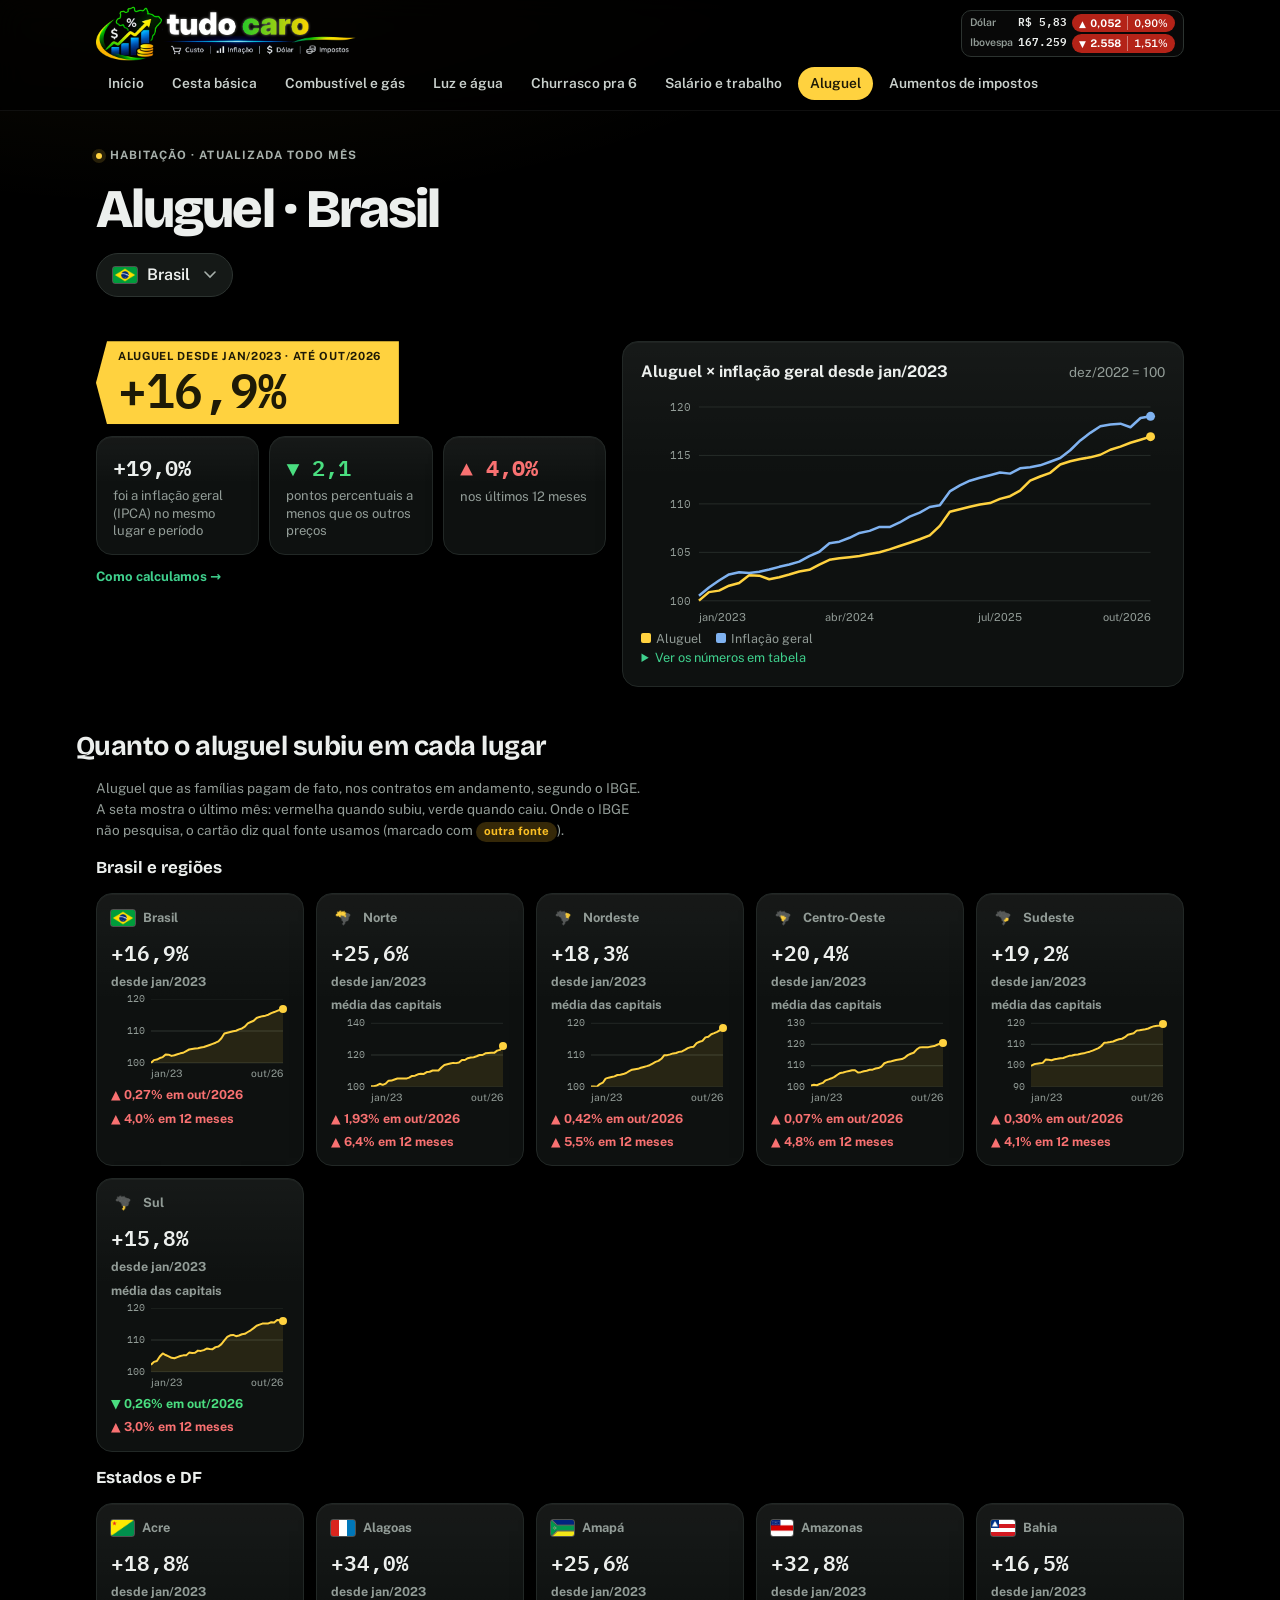
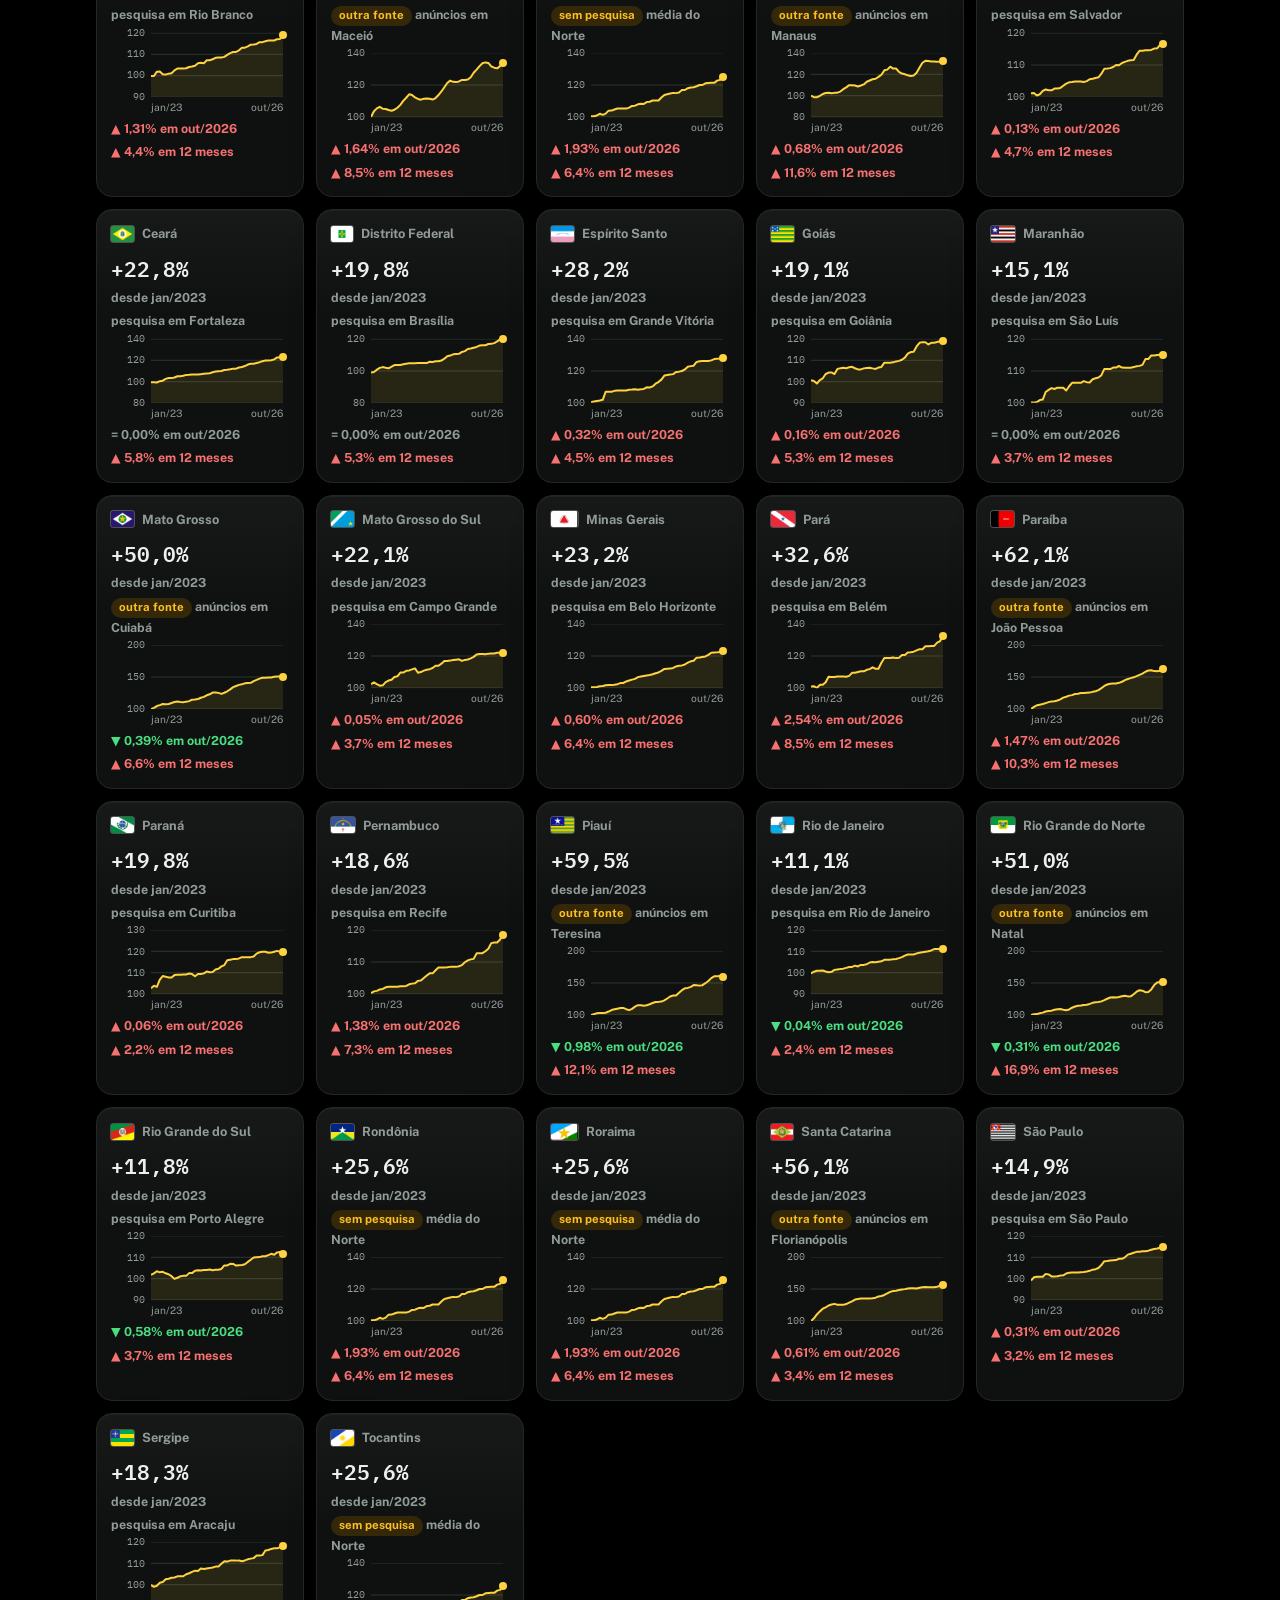
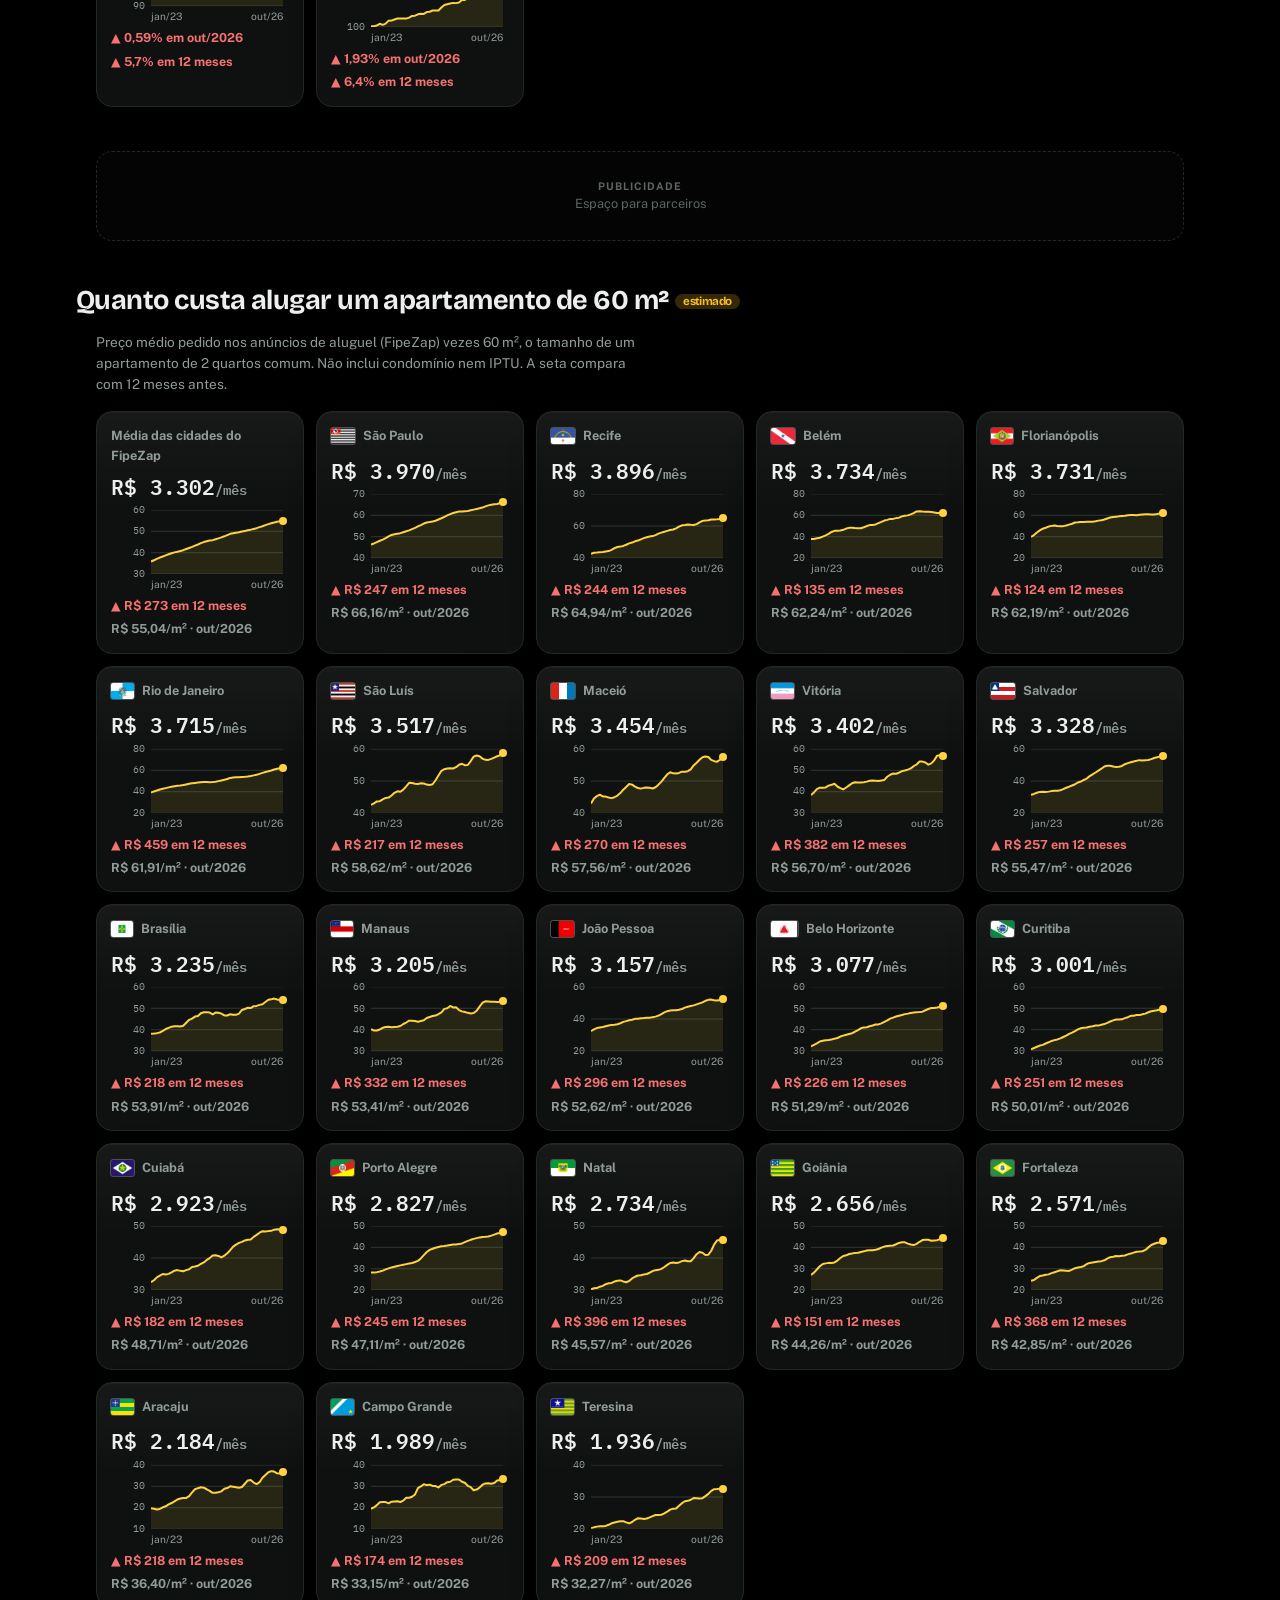
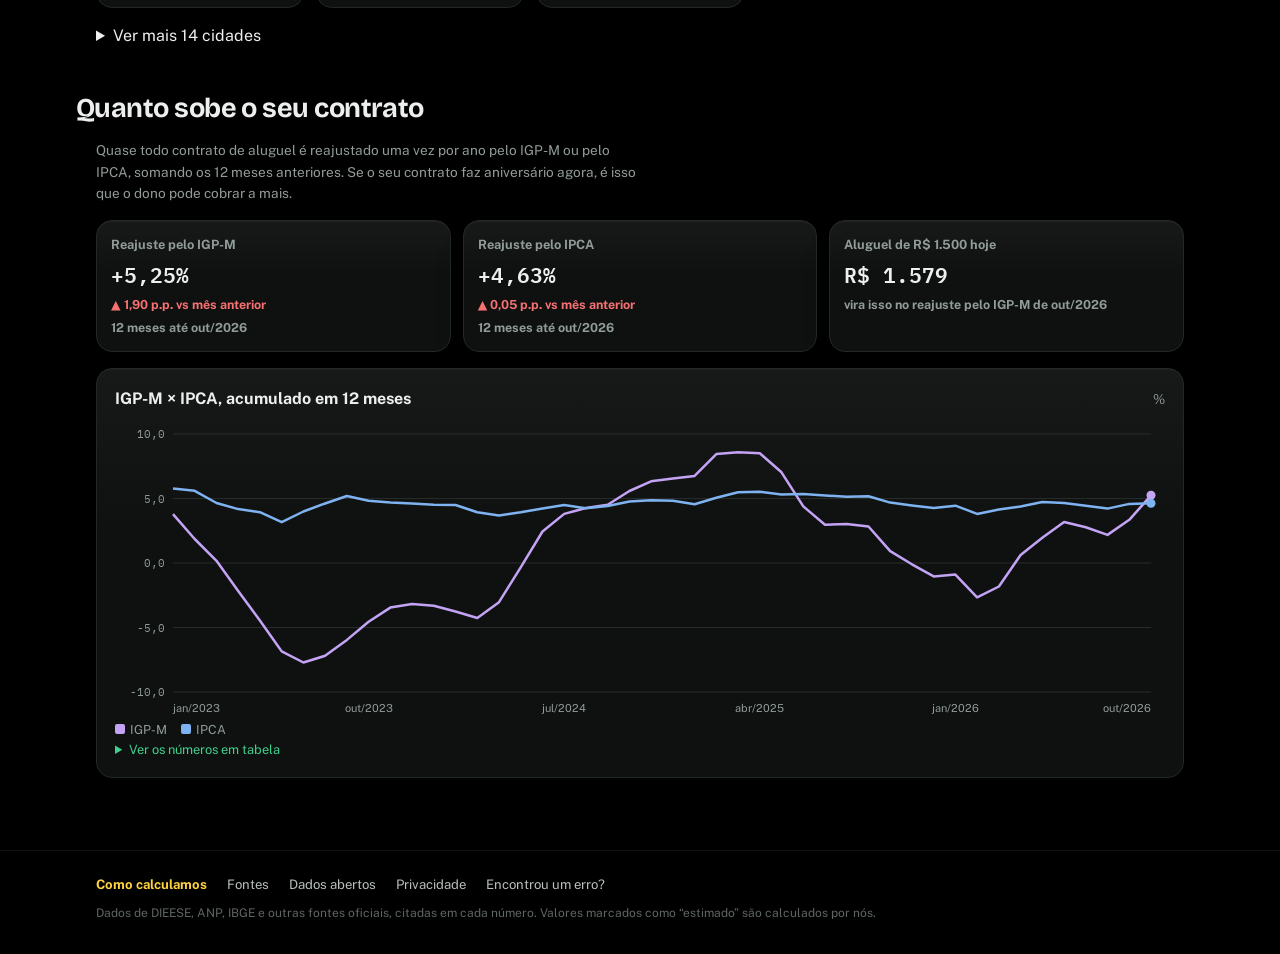
==== aluguel.html @ 55d85a0d "Troca o nome para Tudo Caro: logo, títulos e domínio tudocaro.com.br Co-Authored-By: Claude Opus 5.5" ====
<!doctype html>
<html lang="pt-BR" data-repo="toim22/custo-de-vida-brasil">
<head>
<meta charset="utf-8">
<meta name="viewport" content="width=device-width, initial-scale=1, viewport-fit=cover">
<title>Aluguel: quanto subiu desde 2023 · Tudo Caro</title>
<meta name="description" content="Quanto o aluguel subiu desde janeiro de 2023 no Brasil e em cada região, quanto custa alugar um apartamento de 60 m² e quanto o seu contrato sobe pelo IGP-M ou pelo IPCA.">
<meta name="theme-color" content="#000000">
<link rel="preconnect" href="https://fonts.googleapis.com">
<link rel="stylesheet" href="https://fonts.googleapis.com/css2?family=Bricolage+Grotesque:opsz,wght@12..96,700;12..96,800&family=Public+Sans:wght@400;600;700&family=IBM+Plex+Mono:wght@500;600&display=swap">
<link rel="stylesheet" href="assets/estilo.css?v=20261118">
<script src="assets/app.js?v=20261118" defer></script>
</head>
<body>
<main class="wrap">
  <section class="bloco">
    <span class="eyebrow">Habitação · atualizada todo mês</span>
    <h1 id="titulo">Aluguel</h1>
    <div class="filtros"><label class="visually-hidden" for="local">Local</label><select id="local"></select></div>
  </section>

  <section class="bloco heroi" id="bloco-heroi">
    <div class="stack">
      <span class="tag grande"><span class="lbl" id="lbl">aluguel desde jan/2023</span><span class="val" id="val">—</span></span>
      <div class="fatos" id="fatos"></div>
      <p class="aviso small" id="aviso-local" hidden></p>
      <a class="como" href="como-calculamos.html#aluguel">Como calculamos →</a>
    </div>
    <div class="grafico"><div class="cab"><b>Aluguel × inflação geral desde jan/2023</b><span class="small">dez/2022 = 100</span></div><div id="g"></div></div>
  </section>

  <section class="bloco">
    <h2>Quanto o aluguel subiu em cada lugar</h2>
    <p class="small read">Aluguel que as famílias pagam de fato, nos contratos em andamento, segundo o IBGE. A seta mostra o último mês: vermelha quando subiu, verde quando caiu. Onde o IBGE não pesquisa, o cartão diz qual fonte usamos (marcado com <span class="selo">outra fonte</span>).</p>
    <h3>Brasil e regiões</h3>
    <div class="cards" id="regioes"></div>
    <h3>Estados e DF</h3>
    <div class="cards" id="estados"></div>
  </section>

  <div class="anuncio" role="complementary" aria-label="Publicidade"><div><b>Publicidade</b>Espaço para parceiros</div></div>

  <section class="bloco">
    <h2>Quanto custa alugar um apartamento de 60 m² <span class="selo">estimado</span></h2>
    <p class="small read">Preço médio pedido nos anúncios de aluguel (FipeZap) vezes 60 m², o tamanho de um apartamento de 2 quartos comum. Não inclui condomínio nem IPTU. A seta compara com 12 meses antes.</p>
    <div class="cards" id="cidades"></div>
  </section>

  <section class="bloco">
    <h2>Quanto sobe o seu contrato</h2>
    <p class="small read">Quase todo contrato de aluguel é reajustado uma vez por ano pelo IGP-M ou pelo IPCA, somando os 12 meses anteriores. Se o seu contrato faz aniversário agora, é isso que o dono pode cobrar a mais.</p>
    <div class="cards" id="reajuste"></div>
    <div class="grafico"><div class="cab"><b>IGP-M × IPCA, acumulado em 12 meses</b><span class="small">%</span></div><div id="g-reajuste"></div></div>
  </section>
</main>

<script>
document.addEventListener("DOMContentLoaded", function () {
  var C = window.CVB;
  function card(t, v, d) { return '<div class="card"><span class="t">' + t + '</span><span class="v">' + v + "</span>" + d + "</div>"; }
  function setaPct(v, texto) { return C.variacao(v, { casas: 2, sufixo: " " + texto }); }
  function nomeComBandeira(nome, uf) { return uf ? '<span class="uf">' + C.bandeira(uf) + nome + "</span>" : nome; }
  function desde2023(indice) { var u = C.ultimo(indice); return u ? u[1] - 100 : null; }
  function vazio(id, txt) { document.getElementById(id).innerHTML = '<p class="aviso" style="grid-column:1/-1">' + txt + "</p>"; }

  C.carregar("aluguel").then(function (al) {
    if (!al) {
      document.getElementById("bloco-heroi").innerHTML = '<p class="aviso">Os dados de aluguel aparecem depois da próxima coleta do robô.</p>';
      ["regioes", "cidades", "reajuste"].forEach(function (id) { vazio(id, "Aparece depois da primeira coleta."); });
      return;
    }
    var locais = al.ipca.locais, sel = document.getElementById("local");
    C.seletorLocal(sel, Object.keys(locais), C.lembrar("local") || "BR");
    if (!locais[sel.value]) sel.value = "BR";
    sel.addEventListener("change", function () { C.lembrar("local", sel.value); desenhar(); });

    // contrato: IGP-M e IPCA de 12 meses
    var rj = al.reajuste || {}, ig = C.ultimo(rj.igpm), ip = C.ultimo(rj.ipca);
    if (ig || ip) {
      var c = [];
      [["IGP-M", rj.igpm, ig], ["IPCA", rj.ipca, ip]].forEach(function (x) {
        if (!x[2]) return;
        var ant = C.anterior(x[1]);
        c.push(card("Reajuste pelo " + x[0], C.pct(x[2][1], 2),
          C.seta(x[2][1], ant ? ant[1] : null, function (v) { return C.numero(v, 2); }, " p.p. vs mês anterior") +
          '<span class="d igual">12 meses até ' + C.data(x[2][0]) + "</span>"));
      });
      c.push(card("Aluguel de R$ 1.500 hoje", C.brl(1500 * (1 + (ig ? ig[1] : ip[1]) / 100), 0), '<span class="d igual">vira isso no reajuste pelo ' + (ig ? "IGP-M" : "IPCA") + " de " + C.data((ig || ip)[0]) + "</span>"));
      document.getElementById("reajuste").innerHTML = c.join("");
      C.grafico(document.getElementById("g-reajuste"), [
        { nome: "IGP-M", pontos: rj.igpm || [], cor: "#C4A3F5" },
        { nome: "IPCA", pontos: rj.ipca || [], cor: "#7FB2F0" }
      ], { fmtY: function (v) { return C.numero(v, 1); }, marcos: [["2027-01", "novo mandato"]] });
    } else vazio("reajuste", "Os índices de reajuste aparecem depois da próxima coleta.");

    // cards por região do IPCA
    function cartaoLocal(k) {
      var l = locais[k], u = C.ultimo(l.variacao);
      var icone = k === "BR" ? C.bandeira("BR") : C.REGIOES[k] ? C.iconeRegiao(k) : C.bandeira(k);
      var onde = l.fonte === "ipca" && k !== "BR" ? '<span class="d igual" style="white-space:normal">pesquisa em ' + l.area_ibge.split(" - ")[0] + "</span>"
        : l.fonte === "fipezap" ? '<span class="d igual" style="white-space:normal"><span class="selo">outra fonte</span> anúncios em ' + l.area_ibge.split(" - ")[0] + "</span>"
        : l.fonte === "regiao" ? '<span class="d igual" style="white-space:normal"><span class="selo">sem pesquisa</span> média do ' + C.nomeLocal(C.UFS[k][1]) + "</span>"
        : l.fonte === "media" ? '<span class="d igual" style="white-space:normal">média das capitais</span>' : "";
      return card('<span class="uf">' + icone + C.nomeLocal(k) + "</span>", C.pct(desde2023(l.indice), 1),
        '<span class="d igual">desde ' + C.data(l.indice[0][0] <= "2023-01" ? "2023-01" : l.indice[0][0]) + "</span>" + onde + C.mini(l.indice) +
        setaPct(u ? u[1] : null, "em " + (u ? C.data(u[0]) : "")) + C.variacao(C.variacao12(l.indice), { sufixo: " em 12 meses" }));
    }
    document.getElementById("regioes").innerHTML = ["BR"].concat(Object.keys(C.REGIOES)).filter(function (k) { return locais[k]; }).map(cartaoLocal).join("");
    document.getElementById("estados").innerHTML = Object.keys(C.UFS).filter(function (k) { return locais[k]; })
      .sort(function (a, b) { return C.nomeLocal(a).localeCompare(C.nomeLocal(b), "pt"); }).map(cartaoLocal).join("") ||
      '<p class="aviso" style="grid-column:1/-1">Os estados aparecem depois da próxima coleta.</p>';

    // FipeZap: apartamento de 60 m²
    var fz = al.fipezap || {}, area = fz.area_referencia_m2 || 60, cid = fz.cidades || {};
    var nomes = Object.keys(cid).sort(function (a, b) {
      if (cid[a].media !== cid[b].media) return cid[a].media ? -1 : 1;  // a média de todas as cidades primeiro
      return C.ultimo(cid[b].preco_m2)[1] - C.ultimo(cid[a].preco_m2)[1];
    });
    function cartaoCidade(n) {
      var s = cid[n].preco_m2, u = C.ultimo(s), base = C.valorEm(s, (+u[0].slice(0, 4) - 1) + u[0].slice(4));
      return card(nomeComBandeira(n, cid[n].uf), C.brl(u[1] * area, 0) + '<span class="small muted">/mês</span>',
        C.mini(s) + C.seta(u[1] * area, base ? base * area : null, function (v) { return C.brl(v, 0); }, " em 12 meses") +
        '<span class="d igual">' + C.brl(u[1], 2) + "/m² · " + C.data(u[0]) + "</span>");
    }
    if (nomes.length) {
      // capitais e a média aparecem direto; as outras cidades ficam num "ver mais", para a página não ficar enorme
      var principais = nomes.filter(function (n) { return cid[n].media || cid[n].capital || cid[n].capital === undefined; });
      var outras = nomes.filter(function (n) { return principais.indexOf(n) < 0; });
      document.getElementById("cidades").innerHTML = principais.map(cartaoCidade).join("");
      if (outras.length) {
        var det = document.createElement("details");
        det.innerHTML = "<summary>Ver mais " + outras.length + ' cidades</summary><div class="cards" style="margin-top:12px">' + outras.map(cartaoCidade).join("") + "</div>";
        document.getElementById("cidades").after(det);
      }
    } else vazio("cidades", "O preço dos anúncios (FipeZap) aparece depois da próxima coleta.");

    function desenhar() {
      var k = locais[sel.value] ? sel.value : "BR", l = locais[k];
      var nome = C.nomeLocal(k);
      var av = document.getElementById("aviso-local");
      av.hidden = !l.aviso; av.textContent = l.aviso || "";
      document.getElementById("titulo").textContent = "Aluguel · " + nome;
      var sub = desde2023(l.indice), geral = desde2023(l.indice_geral), u = C.ultimo(l.indice);
      document.getElementById("lbl").textContent = "aluguel desde jan/2023 · até " + C.data(u && u[0]);
      document.getElementById("val").textContent = C.pct(sub, 1);
      var f = [];
      if (geral !== null) f.push('<div class="fato"><span class="num">' + C.pct(geral, 1) + "</span><span>foi a inflação geral (IPCA) " + (l.fonte === "ipca" ? "no mesmo lugar e período" : "na região, no mesmo período") + "</span></div>");
      if (geral !== null && sub !== null) f.push('<div class="fato"><span class="num ' + C.classe(sub - geral) + '">' + (sub > geral ? "▲ " : "▼ ") + C.numero(Math.abs(sub - geral), 1) + "</span><span>pontos percentuais " + (sub > geral ? "a mais" : "a menos") + " que os outros preços</span></div>");
      var v12 = l.variacao.slice(-12).reduce(function (a, p) { return a * (1 + p[1] / 100); }, 1);
      if (l.variacao.length >= 12) f.push('<div class="fato"><span class="num">' + C.variacao((v12 - 1) * 100) + "</span><span>nos últimos 12 meses</span></div>");
      document.getElementById("fatos").innerHTML = f.join("");
      C.grafico(document.getElementById("g"), [
        { nome: "Aluguel", pontos: l.indice, cor: "#FFD23F" },
        { nome: "Inflação geral", pontos: l.indice_geral, cor: "#7FB2F0" }
      ], { fmtY: function (v) { return C.numero(v, 0); }, marcos: [["2027-01", "novo mandato"]] });
    }
    desenhar();
  });
});
</script>
</body>
</html>
---- assets/estilo.css ----
/* Fundo preto em todo o site. Preços importantes vão na etiqueta amarela de gôndola. */
:root {
  --bg: #000000;
  --surface: #101312;
  --surface-2: #171B19;
  --ink: #ECEFED;
  --muted: #929C97;
  --line: #262C29;
  --accent: #3FD08D;
  --accent-soft: #11261B;
  --tag: #FFD23F;
  --tag-ink: #1E1A06;
  --up: #F87171;
  --down: #4ADE80;
  --warn: #FBBF24;
  --warn-bg: #352808;
  --counter: #5E6662;
  --f-display: "Bricolage Grotesque", "Segoe UI", system-ui, sans-serif;
  --f-body: "Public Sans", "Segoe UI", system-ui, sans-serif;
  --f-mono: "IBM Plex Mono", ui-monospace, Menlo, Consolas, monospace;
  color-scheme: dark;
}

* { box-sizing: border-box; }
[hidden] { display: none !important; }
html { -webkit-text-size-adjust: 100%; }
body {
  margin: 0;
  background: var(--bg);
  color: var(--ink);
  font-family: var(--f-body);
  font-size: 16px;
  line-height: 1.55;
}
a { color: var(--accent); }
a:focus-visible, button:focus-visible, select:focus-visible { outline: 3px solid var(--accent); outline-offset: 2px; border-radius: 4px; }
h1, h2, h3 { font-family: var(--f-display); line-height: 1.15; margin: 0; text-wrap: balance; }
h1 { font-size: clamp(1.7rem, 4.5vw, 2.6rem); font-weight: 800; letter-spacing: -.02em; }
h2 { font-size: clamp(1.3rem, 3vw, 1.7rem); font-weight: 700; }
h3 { font-size: 1.05rem; font-weight: 700; }
p { margin: 0; }
.num, .mono { font-family: var(--f-mono); font-variant-numeric: tabular-nums; }
.muted { color: var(--muted); }
.small { font-size: .85rem; color: var(--muted); }
.eyebrow { font-size: .72rem; font-weight: 700; letter-spacing: .09em; text-transform: uppercase; color: var(--muted); }
.visually-hidden { position: absolute; width: 1px; height: 1px; overflow: hidden; clip: rect(0 0 0 0); white-space: nowrap; }

.wrap {
  max-width: 1120px;
  margin: 0 auto;
  padding-left: max(16px, env(safe-area-inset-left, 0px));
  padding-right: max(16px, env(safe-area-inset-right, 0px));
}
.read { max-width: 68ch; }
.stack { display: grid; gap: 12px; }

/* Topo */
.topo { border-bottom: 1px solid var(--line); background: var(--bg); position: sticky; top: 0; z-index: 10; }
.topo .wrap { display: flex; flex-wrap: wrap; align-items: center; gap: 8px 20px; padding-block: 12px; }
.logo { font-family: var(--f-display); font-weight: 800; font-size: 1.1rem; color: var(--ink); text-decoration: none; display: flex; align-items: center; gap: 8px; margin-right: auto; }
.logo i { width: 16px; height: 16px; background: var(--tag); clip-path: polygon(4px 0, 100% 0, 100% 100%, 4px 100%, 0 50%); display: block; }
.menu { display: flex; flex-wrap: wrap; gap: 4px 16px; font-size: .9rem; }
.menu a { color: var(--ink); text-decoration: none; font-weight: 600; padding: 4px 0; border-bottom: 2px solid transparent; }
.menu a[aria-current="page"] { border-bottom-color: var(--tag); }
.menu a:hover { color: var(--tag); }

main { padding-block: 28px 56px; display: grid; gap: 36px; }
section.bloco { display: grid; gap: 16px; min-width: 0; }
section.bloco > * { min-width: 0; }
main > * { min-width: 0; }

/* Etiqueta de gôndola */
.tag { display: inline-flex; flex-direction: column; background: var(--tag); color: var(--tag-ink); padding: 8px 16px 8px 20px; clip-path: polygon(11px 0, 100% 0, 100% 100%, 11px 100%, 0 50%); line-height: 1.1; justify-self: start; }
.tag .lbl { font-size: .7rem; font-weight: 700; letter-spacing: .06em; text-transform: uppercase; }
.tag .val { font-family: var(--f-mono); font-weight: 600; font-size: 1.6rem; font-variant-numeric: tabular-nums; }
.tag.grande .val { font-size: clamp(2rem, 6vw, 3rem); }

/* Filtros */
.filtros { display: flex; flex-wrap: wrap; gap: 10px; align-items: center; }
select { font: inherit; font-weight: 600; font-size: .9rem; background: var(--surface); color: var(--ink); border: 1px solid var(--line); border-radius: 8px; padding: 7px 10px; max-width: 100%; }
.seg { display: inline-flex; border: 1px solid var(--line); border-radius: 8px; overflow: hidden; background: var(--surface); }
.seg button { font: inherit; font-size: .85rem; font-weight: 600; background: transparent; color: var(--muted); border: 0; padding: 7px 12px; cursor: pointer; }
.seg button[aria-pressed="true"] { background: var(--ink); color: var(--bg); }

/* Fatos */
.heroi { display: grid; grid-template-columns: minmax(0, 1fr) minmax(0, 1.1fr); gap: 28px; align-items: start; }
.fatos { display: grid; grid-template-columns: repeat(auto-fit, minmax(150px, 1fr)); gap: 10px; }
.fato { display: grid; gap: 2px; align-content: start; background: var(--surface); border: 1px solid var(--line); border-radius: 10px; padding: 10px 12px; }
.fato .num { font-size: 1.25rem; font-weight: 600; }
.fato .num .d { font-size: inherit; }
.fato > span:last-child { color: var(--muted); font-size: .82rem; line-height: 1.35; }

/* Cartões */
.cards { display: grid; grid-template-columns: repeat(auto-fit, minmax(190px, 1fr)); gap: 12px; }
.card { background: var(--surface); border: 1px solid var(--line); border-radius: 10px; padding: 14px; display: grid; gap: 4px; align-content: start; min-width: 0; color: var(--ink); text-decoration: none; }
a.card:hover { border-color: var(--muted); }
.card .t { font-size: .8rem; font-weight: 700; color: var(--muted); }
.card .v { font-family: var(--f-mono); font-size: 1.3rem; font-weight: 600; font-variant-numeric: tabular-nums; }
.card .d { font-size: .78rem; font-weight: 700; }
.sobe { color: var(--up); }
.desce { color: var(--down); }
.igual { color: var(--muted); }
.d.sobe, .d.desce, .d.igual { white-space: nowrap; }
.d.sobe, .d.desce { font-weight: 700; }

/* Painel da página inicial: um cartão por assunto, cada um leva à sua página */
.painel { display: grid; grid-template-columns: repeat(auto-fit, minmax(270px, 1fr)); gap: 14px; }
.painel .card { padding: 16px; gap: 8px; border-radius: 12px; }
.painel .card .t { font-size: .72rem; letter-spacing: .08em; text-transform: uppercase; }
.painel .card .tag { margin: 2px 0; }
.painel .card .linha { font-size: .86rem; color: var(--muted); }
.painel .card .linha .d { font-size: inherit; }
.painel .card .ir { font-size: .8rem; font-weight: 700; color: var(--accent); margin-top: auto; }
.painel .card.destaque { grid-column: span 2; }
.painel .lista { list-style: none; margin: 0; padding: 0; display: grid; gap: 6px; }
.painel .lista li { display: flex; justify-content: space-between; gap: 10px; border-bottom: 1px solid var(--line); padding-bottom: 6px; font-size: .9rem; }
.painel .lista li:last-child { border-bottom: 0; }
.painel .lista b { font-family: var(--f-mono); font-variant-numeric: tabular-nums; }
.mini-g { padding: 4px 6px 18px 40px; color: var(--tag); }
.mini-a { position: relative; height: 64px; }
.mini-a svg { position: absolute; inset: 0; width: 100%; height: 100%; overflow: visible; }
.mini-a .my { position: absolute; right: 100%; margin-right: 6px; transform: translateY(-50%); font-family: var(--f-mono); font-size: .64rem; color: var(--muted); white-space: nowrap; }
.mini-a .mx { position: absolute; top: 100%; margin-top: 3px; font-size: .64rem; color: var(--muted); white-space: nowrap; }
.mini-a .mponto { position: absolute; right: -4px; width: 8px; height: 8px; margin-top: -4px; border-radius: 50%; background: currentColor; }

/* Bandeiras dos estados */
.uf { display: inline-flex; align-items: center; }
.bandeira { height: 16px; width: auto; vertical-align: -3px; margin-right: 8px; border-radius: 2px; outline: 1px solid rgba(255,255,255,.25); }

/* Gráfico */
.grafico { background: var(--surface); border: 1px solid var(--line); border-radius: 10px; padding: 14px; display: grid; gap: 8px; min-width: 0; }
.grafico svg { width: 100%; height: auto; display: block; -webkit-user-select: none; user-select: none; -webkit-touch-callout: none; -webkit-tap-highlight-color: transparent; }
.grafico .cab { display: flex; flex-wrap: wrap; gap: 8px; justify-content: space-between; align-items: baseline; }
.grafico .rodape { display: flex; flex-wrap: wrap; gap: 4px 14px; font-size: .78rem; color: var(--muted); }
.grafico details summary { cursor: pointer; font-size: .8rem; color: var(--accent); }
.tooltip { position: absolute; pointer-events: none; background: var(--ink); color: var(--bg); font-size: .78rem; font-weight: 600; padding: 4px 8px; border-radius: 6px; white-space: nowrap; transform: translate(-50%, -120%); z-index: 2; box-shadow: 0 4px 14px rgba(0,0,0,.35); }

/* Tabelas */
.tabela { overflow-x: auto; border: 1px solid var(--line); border-radius: 10px; }
.titulo-filtro { display: flex; flex-wrap: wrap; gap: 10px 16px; align-items: center; justify-content: space-between; }
.seg.pequeno button { font-size: .78rem; padding: 6px 10px; }
.seg { flex-wrap: wrap; }
tr.total td { background: var(--surface-2); border-top: 2px solid var(--muted); font-weight: 700; font-size: 1rem; padding-block: 12px; }
tr.total td:last-child { color: var(--tag); font-size: 1.1rem; }
table { border-collapse: collapse; width: 100%; font-size: .88rem; }
th, td { padding: 8px 12px; text-align: left; border-bottom: 1px solid var(--line); }
th { font-size: .7rem; letter-spacing: .07em; text-transform: uppercase; color: var(--muted); background: var(--surface-2); }
td.r, th.r { text-align: right; font-family: var(--f-mono); font-variant-numeric: tabular-nums; white-space: nowrap; }
tr:last-child td { border-bottom: 0; }

/* Barras de itens */
.itens { display: grid; gap: 0; border: 1px solid var(--line); border-radius: 10px; overflow: hidden; }
.item { display: grid; grid-template-columns: minmax(0, 13rem) 7.5rem minmax(0, 1fr) 6rem 5rem; gap: 12px; align-items: center; font-size: .88rem; padding: 6px 12px; border-bottom: 1px solid var(--line); background: none; border-left: 0; border-right: 0; border-top: 0; color: inherit; font-family: inherit; text-align: left; cursor: pointer; width: 100%; }
.item:last-child { border-bottom: 0; }
.item:hover, .item[aria-pressed="true"] { background: var(--surface); }
.item .nome { white-space: nowrap; overflow: hidden; text-overflow: ellipsis; }
.item .unid { color: var(--muted); font-size: .8rem; }
.item .barra { height: 8px; border-radius: 3px; background: var(--tag); opacity: .55; min-width: 2px; }
.item .r { text-align: right; font-family: var(--f-mono); font-variant-numeric: tabular-nums; white-space: nowrap; }
.item .var .d { font-size: .82rem; }

/* Selos e avisos */
.selo { display: inline-block; font-size: .72rem; font-weight: 700; padding: 1px 8px; border-radius: 999px; background: var(--warn-bg); color: var(--warn); vertical-align: middle; }
.aviso { background: var(--surface); border: 1px dashed var(--line); border-radius: 10px; padding: 16px; color: var(--muted); }
.explica { background: var(--accent-soft); border-radius: 10px; padding: 12px 14px; font-size: .92rem; }
.como { font-size: .82rem; font-weight: 700; color: var(--accent); text-decoration: none; }
.como:hover { text-decoration: underline; }

/* Barra de impostos */
.impostos { display: flex; min-height: 46px; border-radius: 6px; overflow: hidden; font-size: .72rem; font-weight: 700; }
.impostos div { display: flex; flex-direction: column; justify-content: center; align-items: center; gap: 1px; padding: 4px 6px; color: var(--tag-ink); min-width: 0; overflow: hidden; white-space: nowrap; line-height: 1.15; text-align: center; }
.impostos .p2 { min-width: 88px; }
.impostos .r { font-size: .68rem; font-weight: 600; }
.impostos b { font-family: var(--f-mono); font-size: .86rem; font-weight: 600; font-variant-numeric: tabular-nums; }
.impostos .p1 { background: #8CCBA8; }
.impostos .p2 { background: var(--tag); }

/* Anúncio */
.anuncio { border: 1px dashed var(--line); border-radius: 10px; min-height: 90px; display: grid; place-items: center; text-align: center; color: var(--counter); font-size: .8rem; padding: 10px; }
.anuncio b { display: block; font-size: .66rem; letter-spacing: .1em; text-transform: uppercase; }

/* Churrasco */
.churras { display: grid; grid-template-columns: minmax(0, 1fr) auto; gap: 16px; align-items: center; background: var(--surface); border: 1px solid var(--line); border-radius: 10px; padding: 16px; color: var(--ink); text-decoration: none; }
.chips { display: flex; flex-wrap: wrap; gap: 6px; padding: 0; margin: 0; list-style: none; }
.chips li { font-size: .78rem; border: 1px solid var(--line); border-radius: 999px; padding: 2px 9px; color: var(--muted); }

/* Rodapé */
.rodape-site { border-top: 1px solid var(--line); background: #000; }
.rodape-site .wrap { display: flex; flex-wrap: wrap; gap: 8px 20px; align-items: baseline; padding-block: 18px 24px; font-size: .82rem; }
.rodape-site a { color: #B8C1BC; text-decoration: none; }
.rodape-site a:hover { color: var(--tag); }
.rodape-site a.destaque { color: var(--tag); font-weight: 700; }
.rodape-site .fonte { width: 100%; color: var(--counter); font-size: .75rem; }
.visitas { margin-left: auto; font-family: var(--f-mono); font-size: .68rem; color: var(--counter); font-variant-numeric: tabular-nums; }

/* Texto longo (Como calculamos) */
.texto h2 { margin-top: 12px; }
.texto h3 { margin-top: 6px; }
.texto p, .texto li { color: #CDD3D0; }
.texto ul { padding-left: 20px; margin: 0; display: grid; gap: 4px; }
.texto code { font-family: var(--f-mono); font-size: .88em; background: var(--surface-2); padding: 1px 5px; border-radius: 4px; }
.indice { display: flex; flex-wrap: wrap; gap: 6px 14px; font-size: .9rem; }

@media (max-width: 860px) {
  .heroi { grid-template-columns: 1fr; }
  .cards { grid-template-columns: repeat(2, minmax(0, 1fr)); }
  .churras { grid-template-columns: 1fr; }
  .item { grid-template-columns: minmax(0, 1fr) auto 5rem 3.8rem; gap: 8px; padding: 6px 10px; font-size: .84rem; }
  .item .barra { display: none; }
  .item .unid { font-size: .74rem; }
  .item .rs, .impostos .longo { display: none; }
  td.r.nw { white-space: nowrap; }
  .pos { display: none; }
  #rank td, #rank + * { font-size: .82rem; }
  .bandeira { margin-right: 6px; }
  .painel { grid-template-columns: repeat(auto-fit, minmax(240px, 1fr)); }
  .painel .card.destaque { grid-column: auto; }
  .fatos { grid-template-columns: repeat(2, minmax(0, 1fr)); }
  th, td { padding: 8px; }
  td.r, th.r { white-space: normal; }
}
@media (prefers-reduced-motion: reduce) { * { scroll-behavior: auto !important; transition: none !important; } }
.nw { white-space: nowrap; }

/* Selo de alta/queda dentro da etiqueta amarela (página inicial). Fundo escuro e texto branco para ler bem no amarelo. */
.tag .selo-var { align-self: flex-start; margin-top: 5px; font-family: var(--f-body); font-size: .74rem; font-weight: 700; letter-spacing: .01em; padding: 2px 9px; border-radius: 999px; color: #fff; white-space: nowrap; }
.tag .selo-var.sobe { background: #B42318; color: #fff; }
.tag .selo-var.desce { background: #13703A; color: #fff; }
.tag .selo-var.igual { background: rgba(30, 26, 6, .14); color: var(--tag-ink); }

/* ===================== Refino visual (mais moderno) =====================
   Só ajustes de aparência: cantos mais redondos, cartões com leve brilho, menu em pílulas,
   tabelas mais leves e botões consistentes. As cores de alta/queda não mudam. */
:root {
  --surface: #0E1110;
  --surface-2: #151917;
  --line: #222826;
  --line-2: #2C3330;
  --raio: 16px;
  --sombra: 0 1px 0 rgba(255,255,255,.04) inset, 0 10px 30px -18px rgba(0,0,0,.9);
}
body { background: radial-gradient(1200px 500px at 15% -10%, rgba(255,210,63,.07), transparent 60%), var(--bg); background-attachment: fixed; }
::selection { background: var(--tag); color: var(--tag-ink); }

/* Topo: vidro fosco e menu em pílulas que rola de lado no celular */
.topo { background: rgba(0,0,0,.72); backdrop-filter: saturate(160%) blur(14px); -webkit-backdrop-filter: saturate(160%) blur(14px); border-bottom-color: rgba(255,255,255,.06); }
.topo .wrap { padding-block: 10px; gap: 10px 24px; }
.logo { font-size: 1.05rem; letter-spacing: -.01em; }
.menu { gap: 4px; flex-wrap: nowrap; overflow-x: auto; scrollbar-width: none; -webkit-overflow-scrolling: touch; max-width: 100%; }
.menu::-webkit-scrollbar { display: none; }
.menu a { padding: 6px 12px; border-radius: 999px; border: 0; color: #C9D0CC; white-space: nowrap; font-size: .86rem; transition: background .15s, color .15s; }
.menu a:hover { color: var(--ink); background: rgba(255,255,255,.06); }
.menu a[aria-current="page"] { background: var(--tag); color: var(--tag-ink); }

/* Títulos */
h1 { font-size: clamp(2rem, 5.5vw, 3.4rem); letter-spacing: -.035em; line-height: 1.04; }
h2 { letter-spacing: -.02em; }
.eyebrow { color: #A7B0AB; display: inline-flex; align-items: center; gap: 8px; }
.eyebrow::before { content: ""; width: 6px; height: 6px; border-radius: 50%; background: var(--tag); box-shadow: 0 0 0 4px rgba(255,210,63,.15); flex: none; }
main { padding-block: 36px 72px; gap: 44px; }

/* Cartões e caixas: mesmo raio, borda suave e brilho de cima */
.card, .fato, .grafico, .explica, .aviso, .churras, .tabela, .itens {
  border-radius: var(--raio);
}
.card, .fato, .grafico, .churras {
  background: linear-gradient(180deg, rgba(255,255,255,.035), rgba(255,255,255,0) 40%), var(--surface);
  border: 1px solid var(--line);
  box-shadow: var(--sombra);
}
a.card { transition: transform .18s ease, border-color .18s ease, box-shadow .18s ease; }
a.card:hover { transform: translateY(-2px); border-color: var(--line-2); box-shadow: var(--sombra), 0 18px 40px -24px rgba(255,210,63,.25); }
.painel { gap: 16px; }
.painel .card { padding: 20px; gap: 10px; }
.painel .card .t { color: #A7B0AB; }
.painel .card .ir { display: inline-flex; align-items: center; gap: 4px; }
a.card:hover .ir { text-decoration: underline; text-underline-offset: 3px; }
.fato { padding: 14px 16px; }
.fato .num { font-size: 1.35rem; }
.grafico { padding: 18px; }
.explica { background: linear-gradient(135deg, rgba(63,208,141,.14), rgba(63,208,141,.05)); border: 1px solid rgba(63,208,141,.18); }

/* Etiqueta amarela: um pouco mais de presença */
.tag { padding: 9px 18px 9px 22px; box-shadow: 0 8px 24px -14px rgba(255,210,63,.6); }
.tag .val { letter-spacing: -.02em; }

/* Filtros: seletor e botões em pílula */
select { appearance: none; -webkit-appearance: none; border-radius: 999px; padding: 8px 38px 8px 14px; background-color: var(--surface-2); border-color: var(--line-2);
  background-image: url("data:image/svg+xml,%3Csvg xmlns='http://www.w3.org/2000/svg' width='12' height='8' viewBox='0 0 12 8'%3E%3Cpath d='M1 1l5 5 5-5' fill='none' stroke='%23A7B0AB' stroke-width='1.6' stroke-linecap='round'/%3E%3C/svg%3E");
  background-repeat: no-repeat; background-position: right 14px center; cursor: pointer; }
select:hover { border-color: #3A433F; }
.seg { border-radius: 999px; padding: 3px; gap: 2px; background: var(--surface-2); border-color: var(--line-2); }
.seg button { border-radius: 999px; padding: 6px 13px; transition: background .15s, color .15s; }
.seg button:hover { color: var(--ink); }
.seg button[aria-pressed="true"] { background: var(--tag); color: var(--tag-ink); }
.seg.pequeno button { padding: 5px 11px; }

/* Tabelas mais leves */
.tabela { background: var(--surface); border-color: var(--line); }
th { background: transparent; border-bottom: 1px solid var(--line-2); font-size: .68rem; }
td { border-bottom-color: rgba(255,255,255,.05); }
tbody tr { transition: background .12s; }
tbody tr:hover td { background: rgba(255,255,255,.025); }
tr.total td { background: rgba(255,210,63,.07); border-top: 1px solid rgba(255,210,63,.35); }
.itens { background: var(--surface); }
.item { border-bottom-color: rgba(255,255,255,.05); }
.item .barra { border-radius: 999px; background: linear-gradient(90deg, rgba(255,210,63,.35), rgba(255,210,63,.8)); opacity: 1; }

/* Selos e anúncio */
.selo { border-radius: 999px; }
.anuncio { border-radius: var(--raio); border-color: var(--line); background: rgba(255,255,255,.015); }

/* Rodapé */
.rodape-site { background: transparent; border-top-color: rgba(255,255,255,.06); }
.rodape-site .wrap { padding-block: 24px 32px; }

@media (max-width: 860px) {
  .topo .wrap { gap: 8px; }
  .menu { margin-inline: -16px; padding-inline: 16px; width: calc(100% + 32px); max-width: none; }
  .painel .card { padding: 16px; }
}
@media (prefers-reduced-motion: reduce) { a.card:hover { transform: none; } }
.painel .card { display: flex; flex-direction: column; }
.painel .card .tag { align-self: flex-start; }
.painel .card .ir { margin-top: auto; padding-top: 6px; }

/* ===================== Animações =====================
   Só valem quando o JavaScript liga a classe .anima (e nunca para quem pede menos movimento). */
@keyframes desenha { from { clip-path: inset(0 100% 0 0); } to { clip-path: inset(0 0 0 0); } }
@keyframes cresce { from { transform: scaleX(0); } to { transform: scaleX(1); } }
@keyframes pulsa { 0% { box-shadow: 0 0 0 0 rgba(255,210,63,.55); } 100% { box-shadow: 0 0 0 7px rgba(255,210,63,0); } }
.anima .aparece { opacity: 0; transform: translateY(14px); transition: opacity .55s ease, transform .55s cubic-bezier(.2,.7,.2,1); transition-delay: var(--atraso, 0ms); }
.anima .aparece.visivel { opacity: 1; transform: none; }
.anima a.card.aparece.visivel:hover { transform: translateY(-2px); transition-delay: 0ms; }
.anima .tag.aparece { transform: translateX(-10px); }
.anima .tag.aparece.visivel { transform: none; }
/* gráficos se desenham */
.anima .visivel .mini-a svg, .anima .grafico.visivel > div > svg, .anima .grafico.visivel svg[role="img"] { animation: desenha 1.1s cubic-bezier(.3,.6,.2,1) both; animation-delay: calc(var(--atraso, 0ms) + 150ms); }
.anima .visivel .mini-a .mponto { animation: pulsa 1.6s ease-out 1.2s 2; }
/* barras crescem */
.anima .visivel .item .barra { transform-origin: left center; animation: cresce .8s cubic-bezier(.2,.7,.2,1) both; }
.anima .itens.visivel .item:nth-child(n) .barra { animation-delay: calc(var(--i, 0) * 40ms); }
.anima .impostos.visivel > div { transform-origin: left center; animation: cresce .7s cubic-bezier(.2,.7,.2,1) both; }
.anima .impostos.visivel > div + div { animation-delay: .15s; }
/* selo de alta/queda entra depois do número */
.anima .tag.aparece .selo-var { opacity: 0; transform: translateY(4px); transition: opacity .4s ease .55s, transform .4s ease .55s; }
.anima .tag.aparece.visivel .selo-var { opacity: 1; transform: none; }
@media (prefers-reduced-motion: reduce) {
  .anima .aparece { opacity: 1 !important; transform: none !important; }
  .anima * { animation: none !important; }
}

/* ===================== Mais animação ===================== */
@keyframes entra-pagina { from { opacity: 0; transform: translateY(18px); } to { opacity: 1; transform: none; } }
@keyframes linha { from { opacity: 0; transform: translateX(-18px); } to { opacity: 1; transform: none; } }
@keyframes surge { from { opacity: 0; transform: scale(.4); } to { opacity: 1; transform: none; } }
@keyframes pula-cima { 0%, 100% { transform: translateY(0); } 35% { transform: translateY(-5px); } 60% { transform: translateY(1px); } }
@keyframes pula-baixo { 0%, 100% { transform: translateY(0); } 35% { transform: translateY(5px); } 60% { transform: translateY(-1px); } }
@keyframes brilho { from { background-position: -200% 0; } to { background-position: 200% 0; } }
@keyframes balanca { 0%, 100% { transform: rotate(0); } 25% { transform: rotate(-1.5deg); } 75% { transform: rotate(1.5deg); } }

/* entrada da página e saída ao clicar num link */
.anima main { animation: entra-pagina .6s cubic-bezier(.2,.7,.2,1) both; }
html.saindo main { opacity: 0; transform: translateY(-10px); transition: opacity .2s ease, transform .2s ease; }
html.saindo .topo .menu a:not([aria-current]) { opacity: .5; }

/* entradas mais visíveis */
.anima .aparece { transform: translateY(30px) scale(.97); transition: opacity .7s ease, transform .7s cubic-bezier(.2,.8,.2,1.15); }
.anima .tag.aparece { transform: translateX(-24px) rotate(-2deg); }
.anima .tag.aparece.visivel { animation: balanca .6s ease 1s 1; }
.anima .bloco > h2.aparece, .anima .titulo-filtro.aparece { transform: translateX(-20px); }

/* listas e tabelas: linha por linha */
.anima .visivel tbody > tr, .anima .itens.visivel > .item, .anima .ufs.visivel > .uf, .anima .visivel .lista li {
  animation: linha .5s cubic-bezier(.2,.8,.2,1) both; animation-delay: calc(var(--i, 0) * 45ms + 120ms);
}
.anima .itens.visivel > .item .barra { animation-delay: calc(var(--i, 0) * 45ms + 300ms); animation-duration: 1s; }
.anima .hist-band.visivel .c { animation: surge .35s cubic-bezier(.2,.8,.3,1.4) both; animation-delay: calc(var(--i, 0) * 30ms); }
.anima .cards > .card.aparece, .anima .la-cards > .la-card.aparece { transition-delay: calc(var(--i, 0) * 70ms); }

/* setas de alta e queda dão um pulinho quando aparecem */
.anima .visivel .d.sobe, .anima .visivel .sobe > .d, .anima .visivel .selo-var.sobe { display: inline-block; animation: pula-cima .7s ease 1.1s 2; }
.anima .visivel .d.desce, .anima .visivel .selo-var.desce { display: inline-block; animation: pula-baixo .7s ease 1.1s 2; }

/* hover mais vivo */
a.card { transition: transform .25s cubic-bezier(.2,.8,.2,1.3), border-color .2s, box-shadow .25s; }
.anima a.card.aparece.visivel:hover, a.card:hover { transform: translateY(-6px) scale(1.012); border-color: rgba(255,210,63,.45); box-shadow: var(--sombra), 0 22px 50px -22px rgba(255,210,63,.45); }
a.card:hover .tag { transform: rotate(-1.5deg) scale(1.03); transition: transform .25s cubic-bezier(.2,.8,.2,1.4); }
a.card:hover .ir { color: var(--tag); }
.menu a:hover { transform: translateY(-1px); }
.seg button:active, .menu a:active, a.card:active { transform: scale(.97); }
tbody tr:hover td { background: rgba(255,210,63,.06); }
.item:hover { background: rgba(255,210,63,.05); }
.item:hover .barra { filter: brightness(1.25); }
/* brilho que passa na etiqueta amarela ao passar o mouse */
a.card:hover .tag::after, .tag.grande:hover::after { content: ""; position: absolute; inset: 0; background: linear-gradient(110deg, transparent 30%, rgba(255,255,255,.55) 50%, transparent 70%); background-size: 200% 100%; animation: brilho .9s ease; pointer-events: none; }
.tag { position: relative; }

@media (prefers-reduced-motion: reduce) {
  .anima main, html.saindo main { animation: none !important; opacity: 1 !important; transform: none !important; }
  a.card:hover, a.card:hover .tag { transform: none !important; }
  a.card:hover .tag::after, .tag.grande:hover::after { display: none; }
}

/* ===================== Escolha do local (Brasil, regiões, estados) ===================== */
.escolha-btn { font: inherit; font-weight: 600; font-size: 1rem; display: inline-flex; align-items: center; gap: 10px; min-height: 44px; padding: 8px 16px; max-width: 100%;
  background: var(--surface-2); color: var(--ink); border: 1px solid var(--line-2); border-radius: 999px; cursor: pointer; transition: border-color .15s, background .15s; }
.escolha-btn:hover { border-color: var(--tag); }
.escolha-btn .bandeira { margin: 0; }
.escolha-btn svg { color: #A7B0AB; margin-left: 4px; flex: none; }
.escolha-btn > span:not(.escolha-ico) { white-space: nowrap; overflow: hidden; text-overflow: ellipsis; }
.escolha-ico { color: var(--tag); font-size: .9rem; }
html.escolha-aberta, html.escolha-aberta body { overflow: hidden; }
.escolha { position: fixed; inset: 0; z-index: 100; background: rgba(0,0,0,.6); backdrop-filter: blur(6px); -webkit-backdrop-filter: blur(6px);
  display: flex; align-items: flex-start; justify-content: center; padding: 10vh 16px 16px; }
.escolha-painel { width: min(560px, 100%); max-height: 80vh; display: flex; flex-direction: column; gap: 12px; padding: 18px;
  background: #121614; border: 1px solid var(--line-2); border-radius: 20px; box-shadow: 0 30px 80px -20px rgba(0,0,0,.9); }
.escolha-topo { display: flex; align-items: center; justify-content: space-between; font-family: var(--f-display); font-size: 1.15rem; }
.escolha-fechar { font: inherit; font-size: 1rem; width: 36px; height: 36px; border-radius: 50%; border: 0; background: rgba(255,255,255,.07); color: var(--ink); cursor: pointer; }
.escolha-busca { font: inherit; font-size: 16px; width: 100%; padding: 10px 14px; border-radius: 12px; border: 1px solid var(--line-2); background: var(--bg); color: var(--ink); }
.escolha-busca:focus { outline: 2px solid var(--tag); outline-offset: 1px; }
/* a lista rola sozinha, também no toque, sem arrastar a página atrás */
.escolha-lista { overflow-y: auto; overscroll-behavior: contain; -webkit-overflow-scrolling: touch; touch-action: pan-y; min-height: 0; flex: 1 1 auto; padding-right: 2px; }
.escolha-grupo { font-size: .7rem; font-weight: 700; letter-spacing: .09em; text-transform: uppercase; color: var(--muted); margin: 12px 0 6px; }
.escolha-itens { display: flex; flex-wrap: wrap; gap: 6px; }
.escolha-itens.muitos { display: grid; grid-template-columns: repeat(auto-fill, minmax(150px, 1fr)); }
.escolha-itens button { font: inherit; font-size: .92rem; font-weight: 600; display: inline-flex; align-items: center; gap: 8px; min-height: 42px; padding: 8px 12px; text-align: left;
  background: var(--surface-2); color: var(--ink); border: 1px solid var(--line); border-radius: 12px; cursor: pointer; }
.escolha-itens button:hover { border-color: var(--line-2); background: #1B201E; }
.escolha-itens button[aria-pressed="true"] { background: var(--tag); color: var(--tag-ink); border-color: var(--tag); }
.escolha-itens .bandeira { margin: 0; }
@media (max-width: 860px) {
  .escolha { align-items: flex-end; padding: 0; }
  .escolha-painel { width: 100%; max-height: 85vh; border-radius: 20px 20px 0 0; padding: 16px 16px max(16px, env(safe-area-inset-bottom)); }
  .escolha-itens.muitos { grid-template-columns: repeat(2, minmax(0, 1fr)); }
}
@keyframes gaveta { from { transform: translateY(40px); opacity: 0; } to { transform: none; opacity: 1; } }
.anima .escolha-painel { animation: gaveta .3s cubic-bezier(.2,.8,.2,1) both; }
@media (prefers-reduced-motion: reduce) { .escolha-painel { animation: none !important; } }

/* Ícone de região: mapinha do Brasil com a região em amarelo (sem a moldura das bandeiras) */
.bandeira.mapa { outline: 0; border-radius: 0; }

/* Dólar e Ibovespa no canto superior direito (todas as páginas), um embaixo do outro */
.topo .logo { margin-right: 0; }
.cotas { order: 0; margin-left: auto; display: inline-grid; grid-template-columns: auto auto auto; column-gap: 6px; row-gap: 3px; align-items: baseline; padding: 4px 10px; border-radius: 10px; border: 1px solid var(--line-2, var(--line)); background: rgba(255,255,255,.03); color: var(--ink); text-decoration: none; font-size: .7rem; line-height: 1.25; transition: border-color .15s, background .15s; }
.cotas:hover, .cotas[aria-current="page"] { border-color: var(--tag); background: rgba(255,210,63,.08); }
.cota { display: contents; white-space: nowrap; }
.cota .cn { color: var(--muted); font-weight: 600; }
.cota b { font-family: var(--f-mono); font-weight: 600; font-variant-numeric: tabular-nums; text-align: right; white-space: nowrap; }
.cota .d { font-size: .66rem; text-align: right; }
/* no topo, a variação vai num selo com fundo vermelho/verde e letra branca (como na etiqueta amarela da página inicial) */
.cota .d.vd { justify-self: stretch; justify-content: flex-end; align-self: center; padding: 2px 7px; border-radius: 999px; color: #fff; font-weight: 700; line-height: 1.35; }
.cota .d.vd.sobe { background: #B42318; }
.cota .d.vd.desce { background: #13703A; }
.cota .d.vd.igual { background: rgba(255,255,255,.10); color: var(--ink); }
.cota .d.vd .vp { opacity: 1; min-width: 3.6em; text-align: right; border-left-color: rgba(255,255,255,.4); }
.cota .cn-c { display: none; }
.topo .menu { order: 1; flex: 1 0 100%; }
@media (max-width: 560px) {
  .cotas { font-size: .66rem; padding: 3px 8px; column-gap: 5px; }
  .cota .cn-l { display: none; }
  .cota .cn-c { display: inline; }
}

/* Variação em valor e em %: ▲ R$ 0,05 · 0,87% */
.d.vd { display: inline-flex; align-items: baseline; gap: 0; white-space: nowrap; font-variant-numeric: tabular-nums; }
.d.vd .vt { margin-right: 4px; font-size: .85em; }
.d.vd .va { font-weight: 700; }
.d.vd .vp { margin-left: 6px; padding-left: 6px; border-left: 1px solid currentColor; border-left-color: color-mix(in srgb, currentColor 35%, transparent); opacity: .85; font-weight: 600; }
.d.vd .vs { margin-left: 6px; color: var(--muted); font-weight: 600; }
.d.vd.igual .vp { border-left-color: var(--line); }

/* Página mercado.html */
.m-grupo { display: grid; gap: 10px; }
.m-grupo h3 { font-size: .78rem; letter-spacing: .08em; text-transform: uppercase; color: #A7B0AB; font-family: var(--f-body); }
.m-cards { display: grid; grid-template-columns: repeat(auto-fill, minmax(200px, 1fr)); gap: 12px; }
button.card { font: inherit; text-align: left; cursor: pointer; transition: transform .18s ease, border-color .18s ease, box-shadow .18s ease; }
button.card:hover { transform: translateY(-2px); border-color: var(--line-2, var(--muted)); }
button.card[aria-pressed="true"] { border-color: var(--tag); box-shadow: 0 0 0 1px var(--tag), var(--sombra, none); }
.m-card .topo-c { display: flex; justify-content: space-between; gap: 8px; align-items: baseline; }
.m-card .cod { font-family: var(--f-mono); font-size: .72rem; color: var(--muted); }
.m-card .v { font-size: 1.35rem; }
.m-card .sub { font-size: .76rem; color: var(--muted); }
.m-card svg.spark { width: 100%; height: 38px; color: var(--tag); margin-top: 4px; }
@media (max-width: 860px) { .m-cards { grid-template-columns: repeat(2, minmax(0, 1fr)); } }
.m-datas { display: flex; flex-wrap: wrap; align-items: center; gap: 8px 10px; padding: 10px 12px; border: 1px solid var(--line-2, var(--line)); border-radius: 14px; background: var(--surface); width: fit-content; max-width: 100%; }
.m-datas label { display: inline-flex; align-items: center; gap: 8px; font-size: .8rem; font-weight: 600; color: var(--muted); }
.m-datas input[type="date"] { font: inherit; font-family: var(--f-mono); font-size: .86rem; color: var(--ink); background: var(--surface-2); border: 1px solid var(--line-2, var(--line)); border-radius: 999px; padding: 6px 12px; color-scheme: dark; }
.m-datas input[type="date"]:focus-visible { outline: 3px solid var(--accent); outline-offset: 2px; }
.m-datas .atalhos { display: inline-flex; flex-wrap: wrap; gap: 6px; }
.m-datas .atalhos button { font: inherit; font-size: .76rem; font-weight: 600; color: var(--muted); background: transparent; border: 1px solid var(--line-2, var(--line)); border-radius: 999px; padding: 4px 10px; cursor: pointer; }
.m-datas .atalhos button:hover { color: var(--ink); border-color: var(--muted); }
.m-datas .aviso-datas { flex-basis: 100%; font-size: .78rem; color: var(--warn); }
.m-card .m-var { font-size: .74rem; font-weight: 600; color: var(--muted); line-height: 1.5; }
.m-card .m-var .d.vd { font-size: .78rem; }
@media (max-width: 560px) { .m-datas { width: 100%; } .m-datas label { flex: 1 1 140px; justify-content: space-between; } }

/* Logo em imagem (banner recortado, com a linha Custo | Inflação | Dólar | Impostos). Fundo transparente. */
.logo img { display: block; height: 56px; width: auto; margin-block: -6px; }
.topo .cotas { padding: 3px 8px; column-gap: 5px; row-gap: 2px; font-size: .66rem; }
@media (max-width: 560px) {
  .logo img { height: 40px; margin-block: -4px; }
  .topo .cotas { font-size: .62rem; padding: 2px 7px; column-gap: 4px; }
  .topo .cota .d.vd .va { display: none; }          /* no celular, só seta e % (o valor fica na página Mercado) */
  .topo .cota .d.vd .vp { min-width: 0; border-left: 0; padding-left: 0; }
}
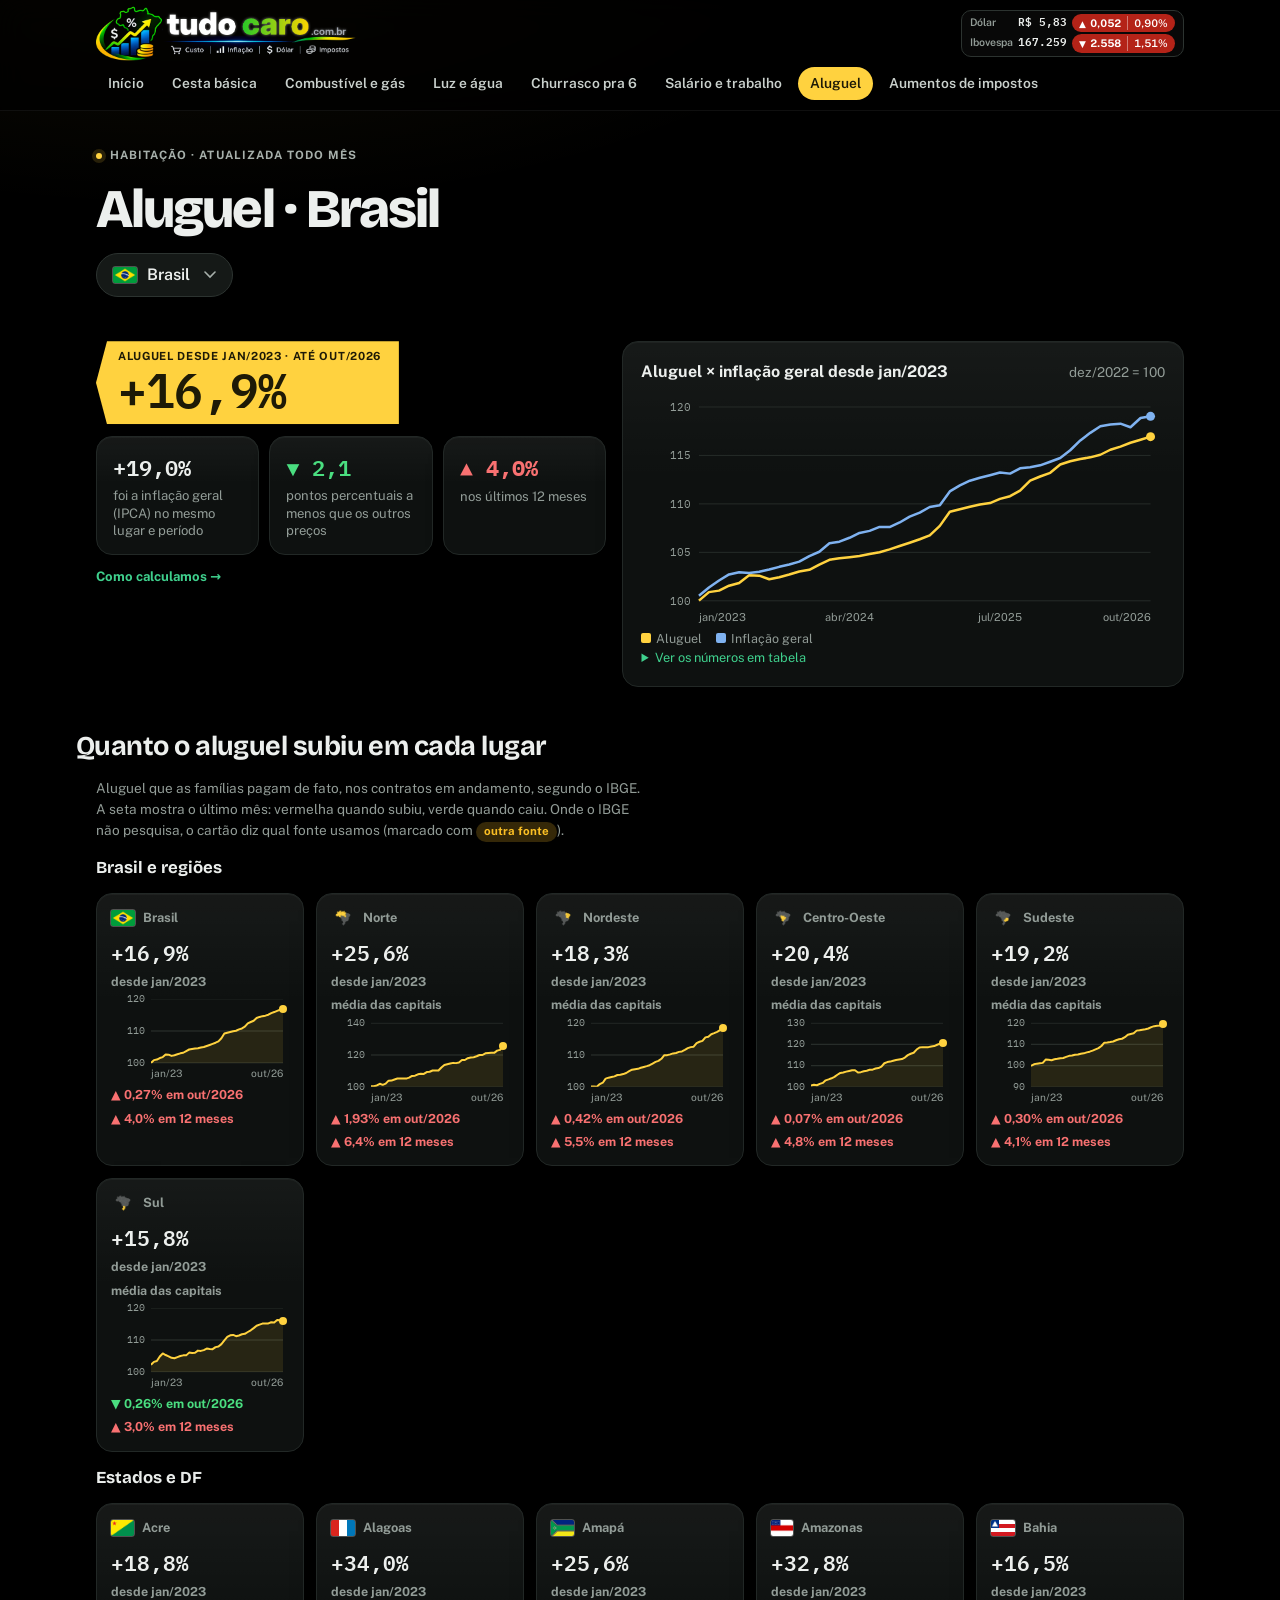
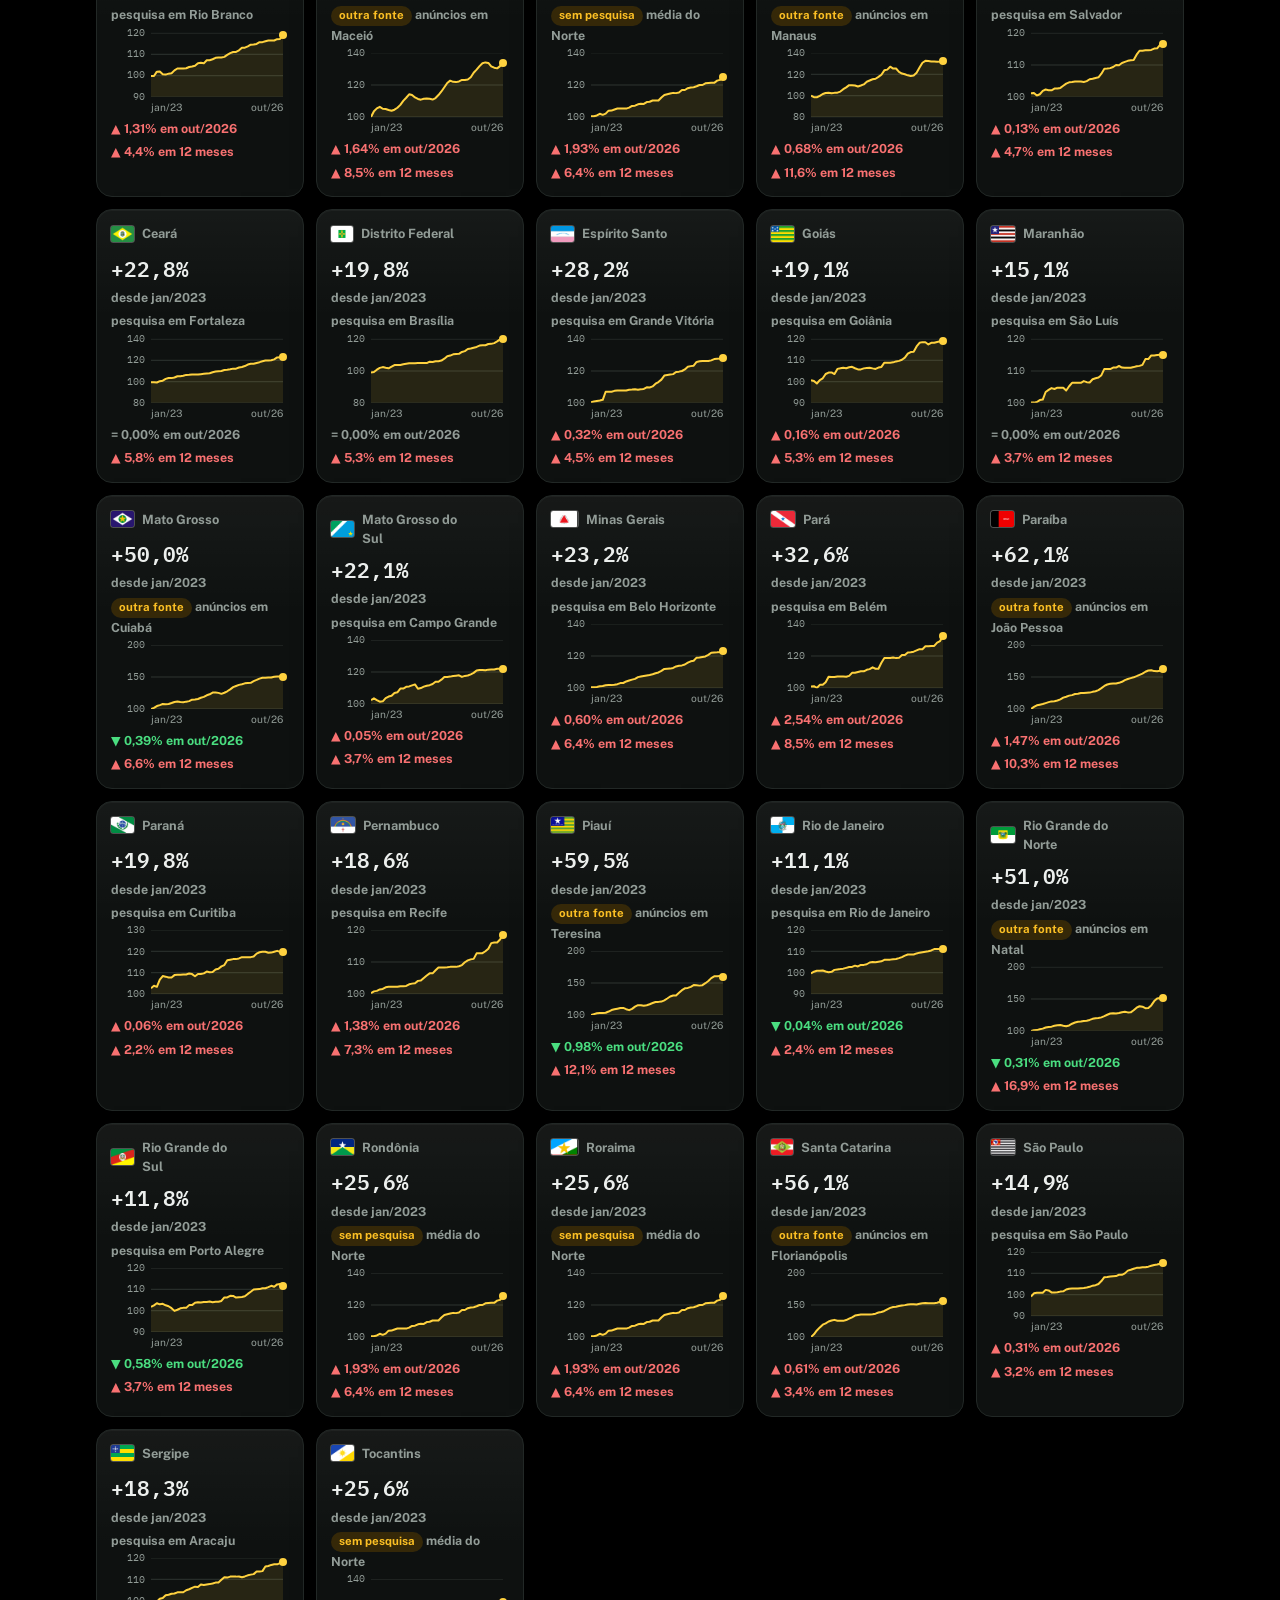
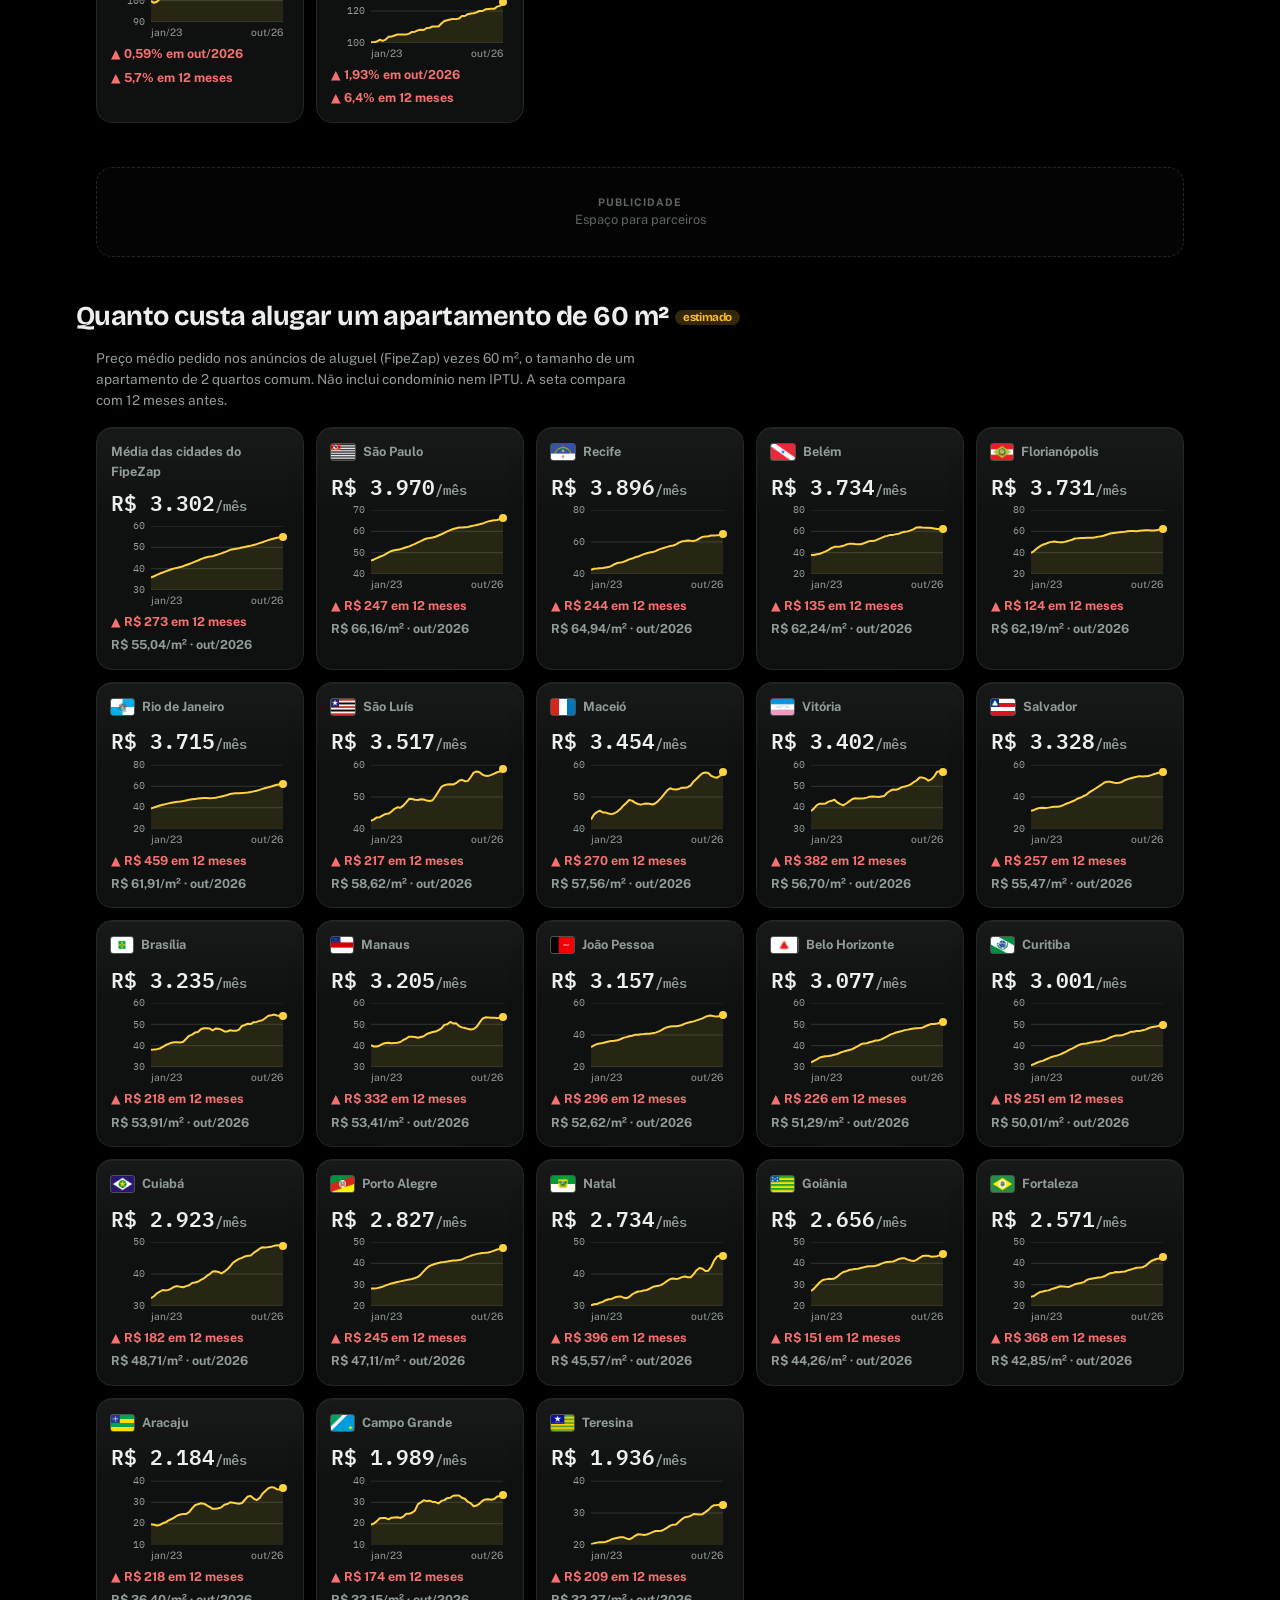
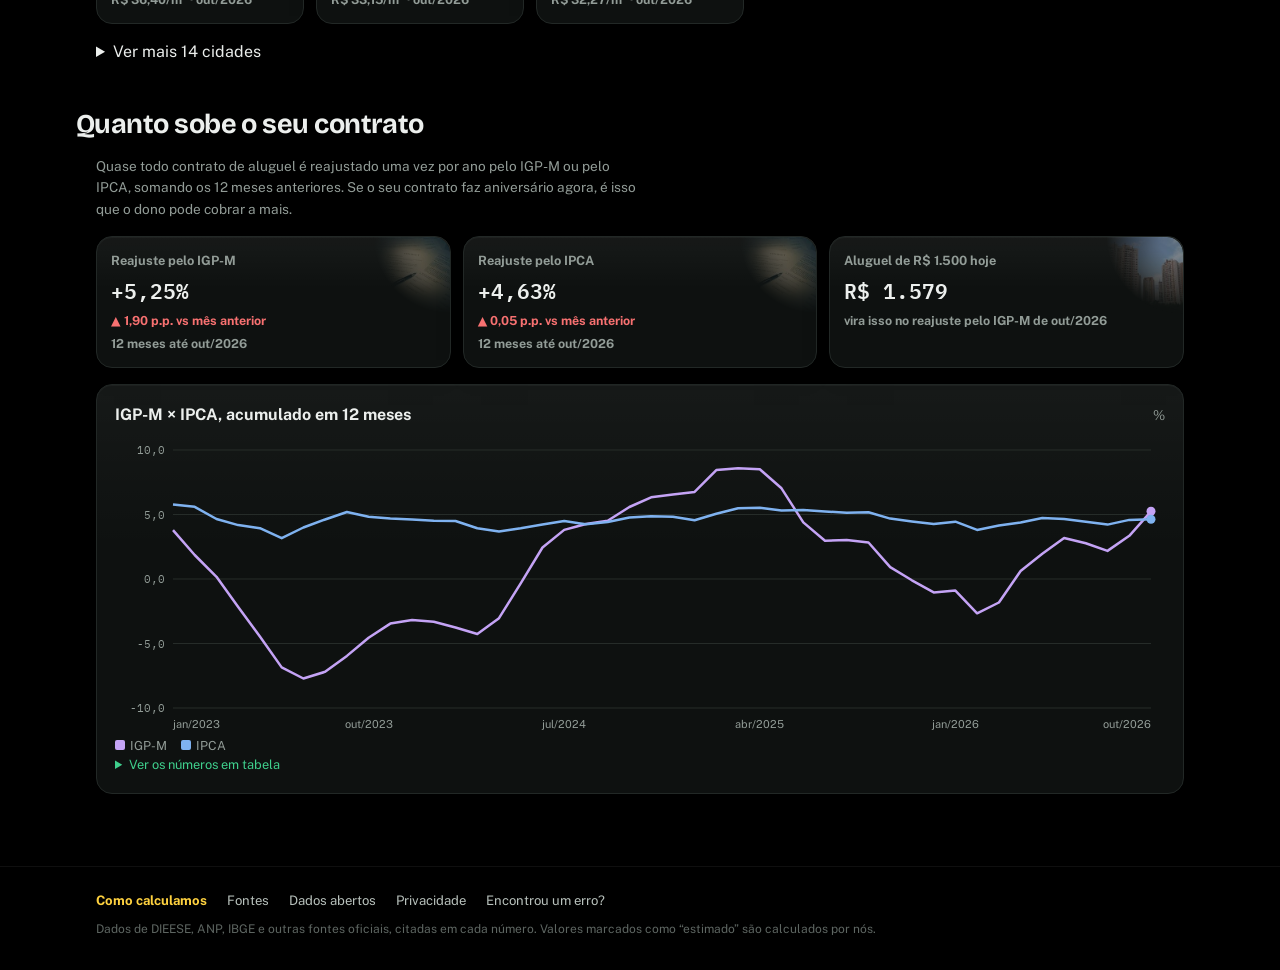
==== commit c472f528: "Força o navegador a baixar o app.js e o estilo.css novos (fotos dos cartões) Co-Authored-By: Claude " ====
--- a/aluguel.html
+++ b/aluguel.html
@@ -8,8 +8,8 @@
 <meta name="theme-color" content="#000000">
 <link rel="preconnect" href="https://fonts.googleapis.com">
 <link rel="stylesheet" href="https://fonts.googleapis.com/css2?family=Bricolage+Grotesque:opsz,wght@12..96,700;12..96,800&family=Public+Sans:wght@400;600;700&family=IBM+Plex+Mono:wght@500;600&display=swap">
-<link rel="stylesheet" href="assets/estilo.css?v=20261118">
-<script src="assets/app.js?v=20261118" defer></script>
+<link rel="stylesheet" href="assets/estilo.css?v=20261118-fotos">
+<script src="assets/app.js?v=20261118-fotos" defer></script>
 </head>
 <body>
 <main class="wrap">
--- a/assets/estilo.css
+++ b/assets/estilo.css
@@ -505,3 +505,18 @@
   .topo .cota .d.vd .va { display: none; }          /* no celular, só seta e % (o valor fica na página Mercado) */
   .topo .cota .d.vd .vp { min-width: 0; border-left: 0; padding-left: 0; }
 }
+
+/* Foto no canto de cada cartão: some da esquerda para a direita e fica atrás do conteúdo */
+.card, .la-card { position: relative; isolation: isolate; }
+.ico-card { position: absolute; top: 0; right: 0; width: 120px; height: 120px; z-index: 0; pointer-events: none; opacity: .6; border-top-right-radius: inherit; overflow: hidden;
+  -webkit-mask-image: radial-gradient(120% 120% at 100% 0%, #000 25%, rgba(0,0,0,.5) 55%, transparent 80%); mask-image: radial-gradient(120% 120% at 100% 0%, #000 25%, rgba(0,0,0,.5) 55%, transparent 80%); }
+.ico-card img { width: 100%; height: 100%; object-fit: cover; display: block; }
+:where(.card, .la-card) > :where(:not(.ico-card)) { position: relative; z-index: 1; }
+.painel .card.destaque .ico-card { width: 150px; height: 150px; }
+.la-card .ico-card { width: 120px; height: 120px; opacity: .6; }
+.la-card #bolso { padding-right: 60px; }
+.m-card .ico-card { width: 84px; height: 84px; opacity: .7; }
+.m-card .topo-c { padding-right: 34px; }
+.cards > .card .ico-card { width: 80px; height: 80px; opacity: .5; }
+.cards > .card .t { padding-right: 46px; }
+@media (max-width: 640px) { .ico-card { width: 96px; height: 96px; } .painel .card.destaque .ico-card { width: 110px; height: 110px; } .cards > .card .ico-card { width: 64px; height: 64px; } }
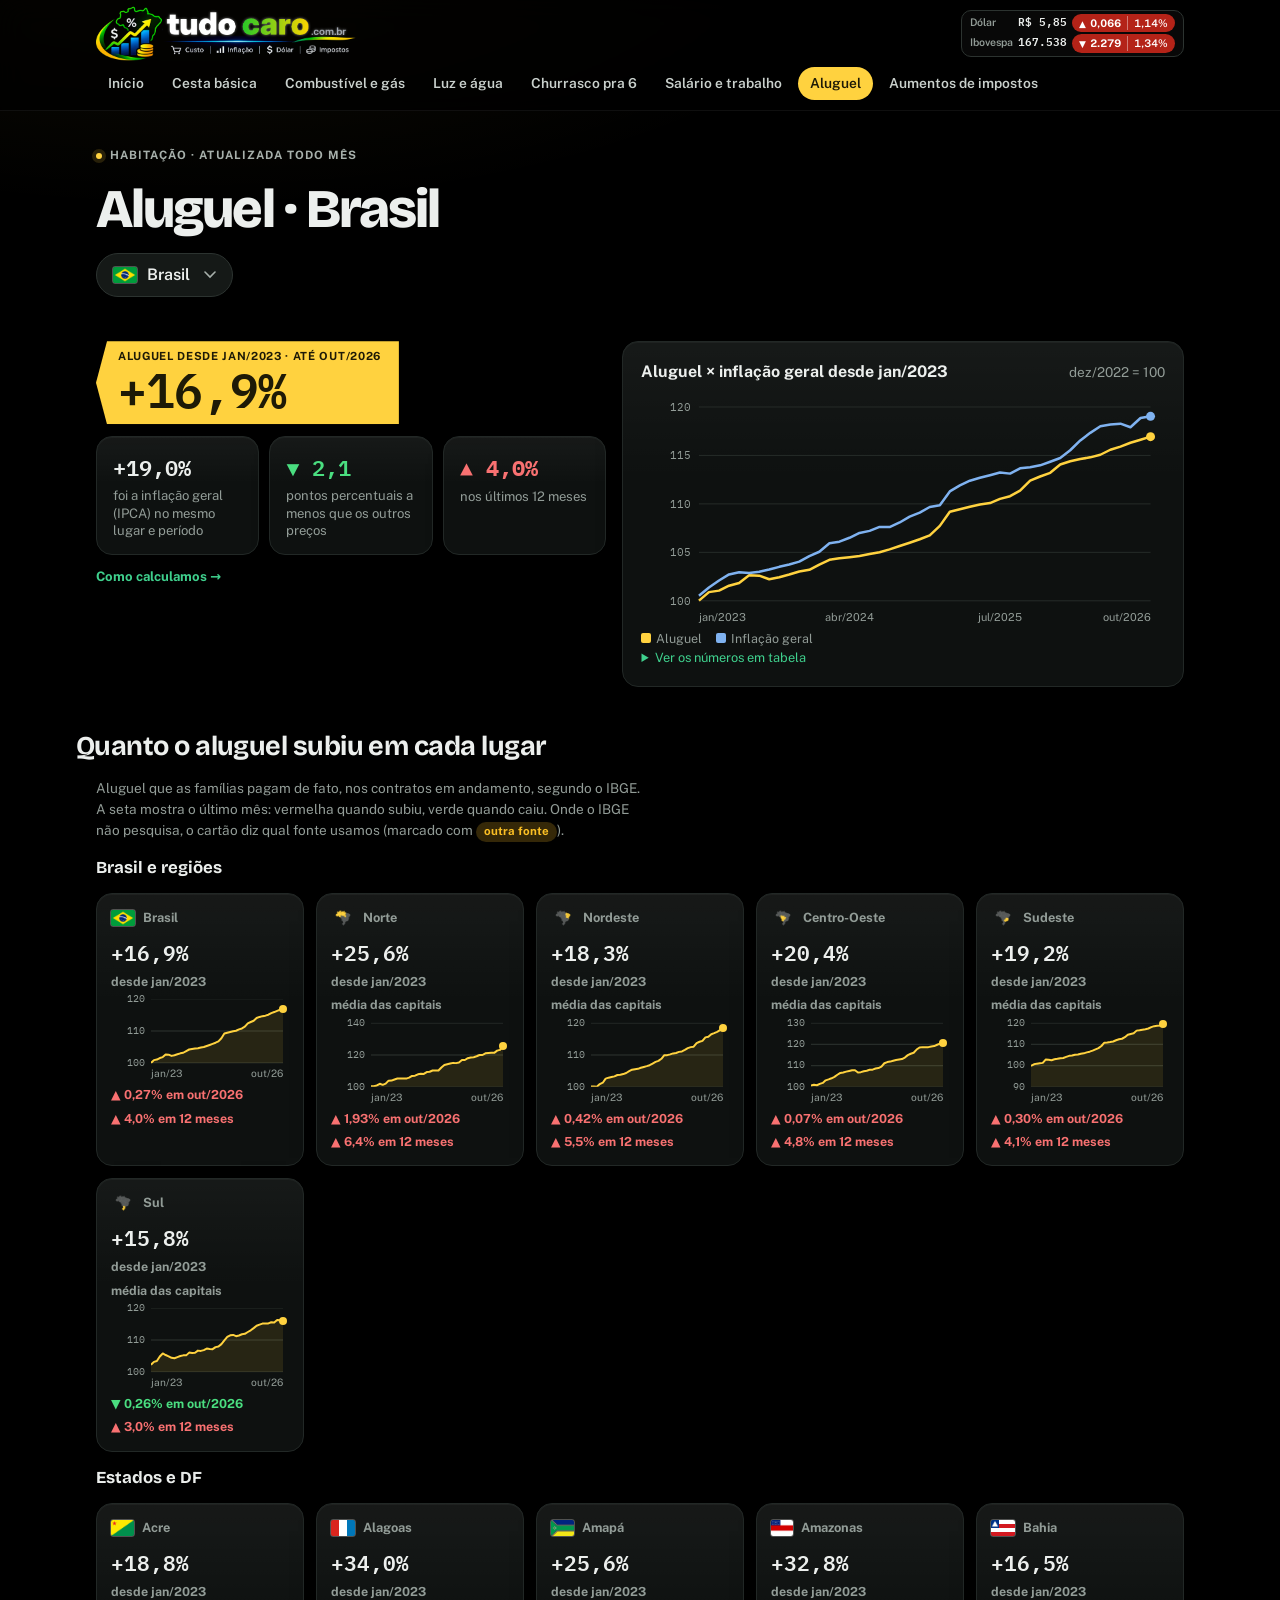
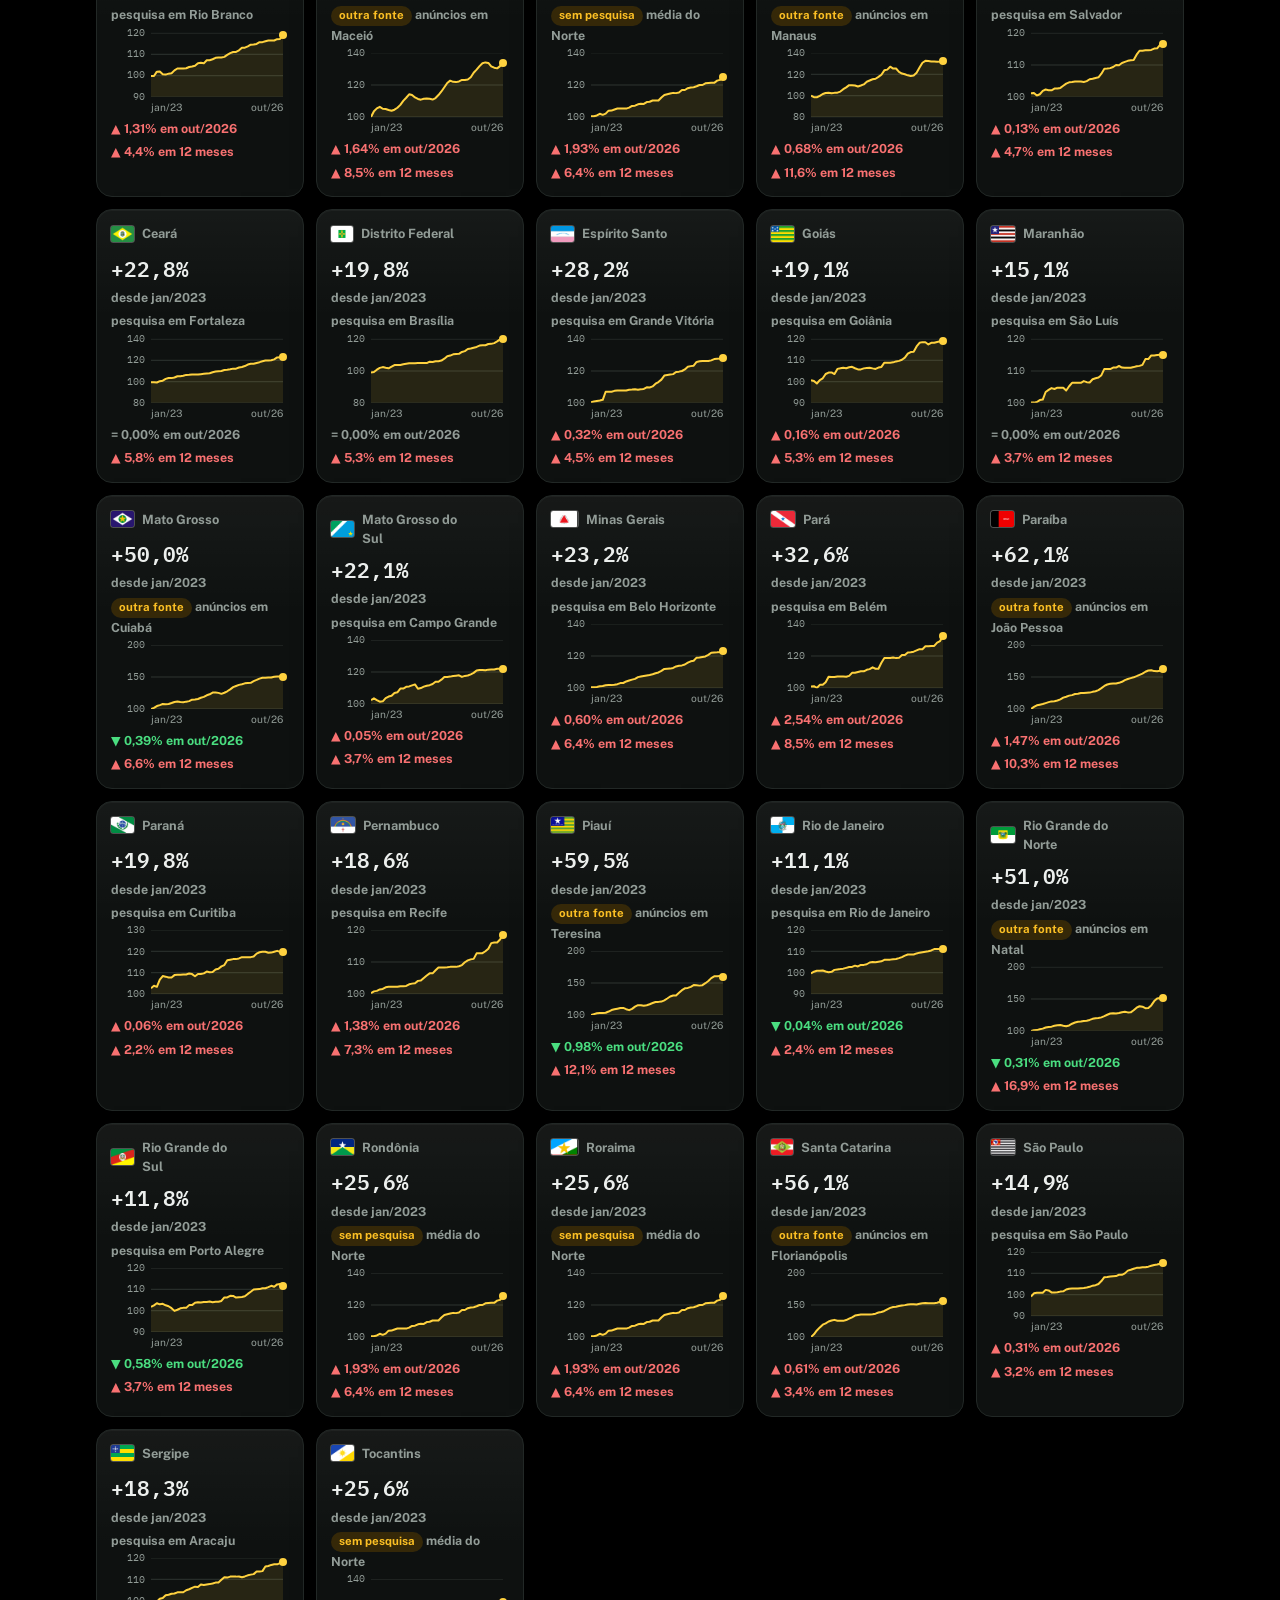
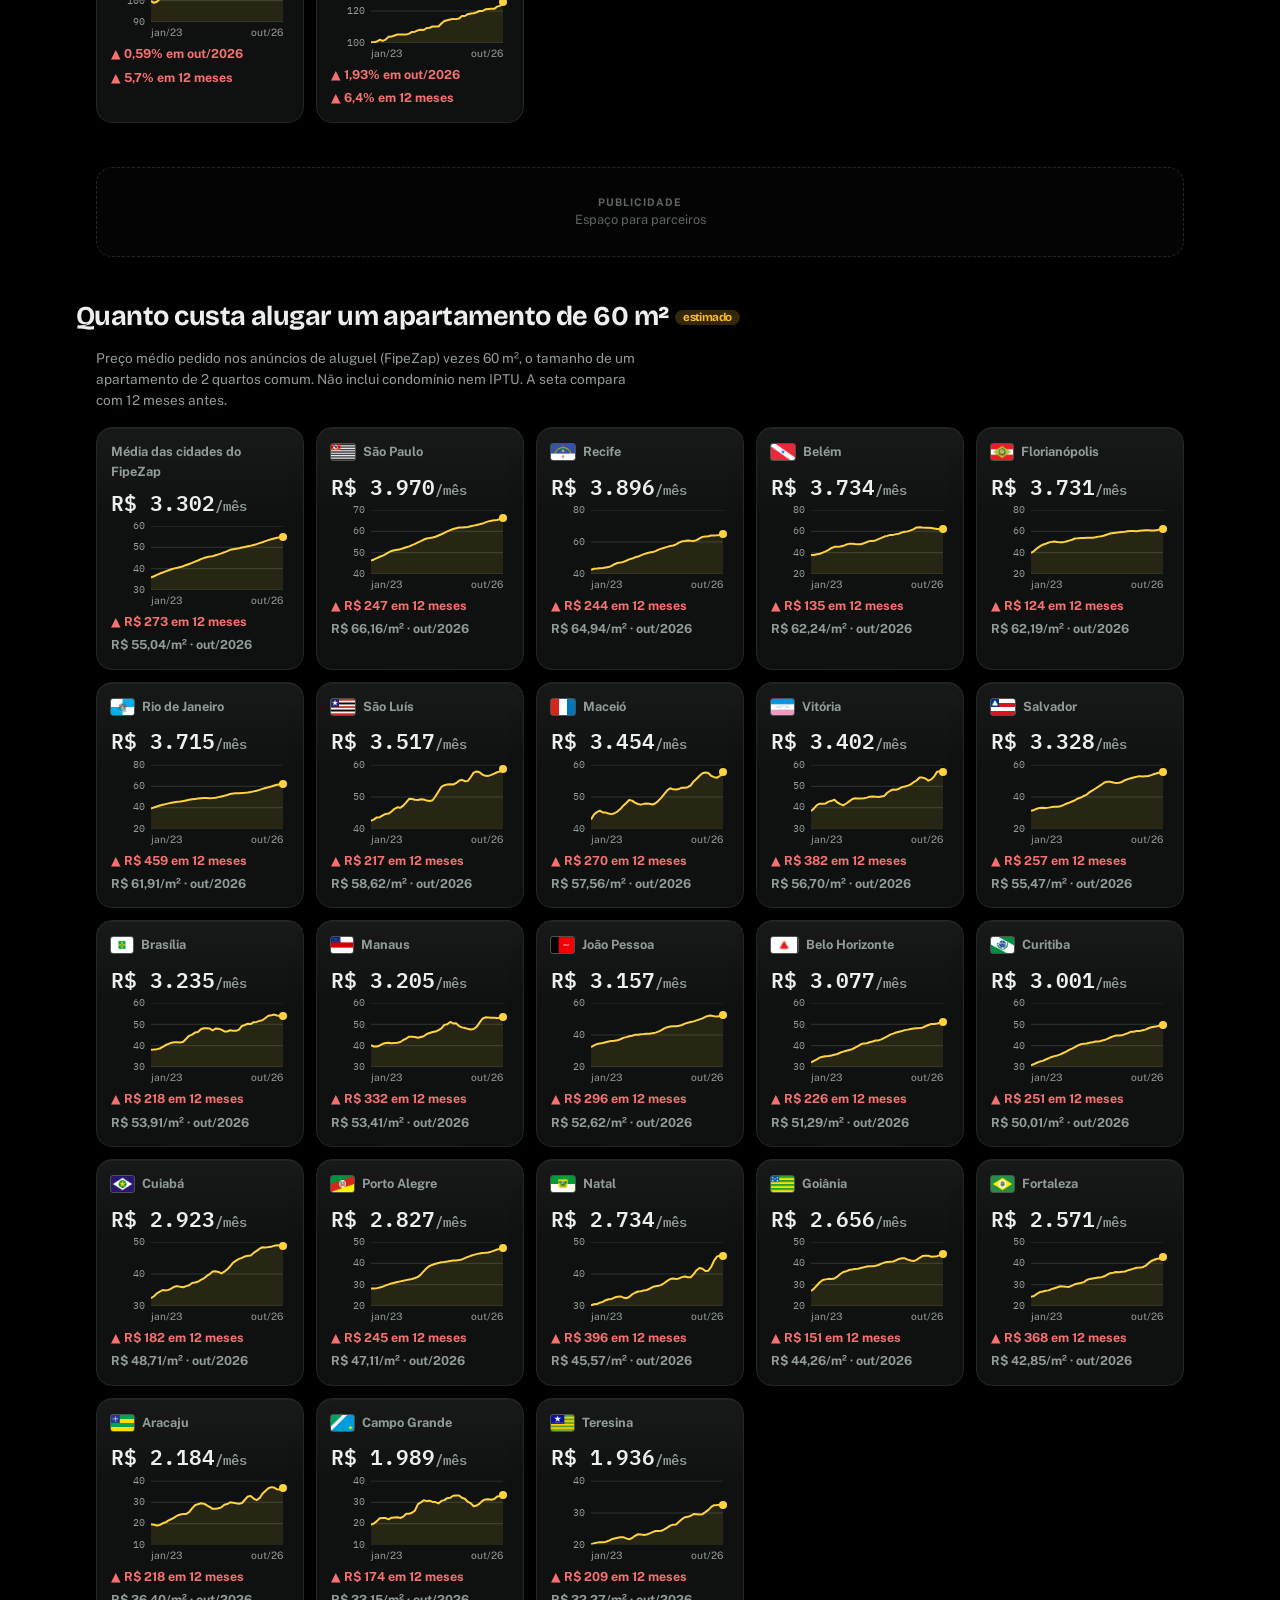
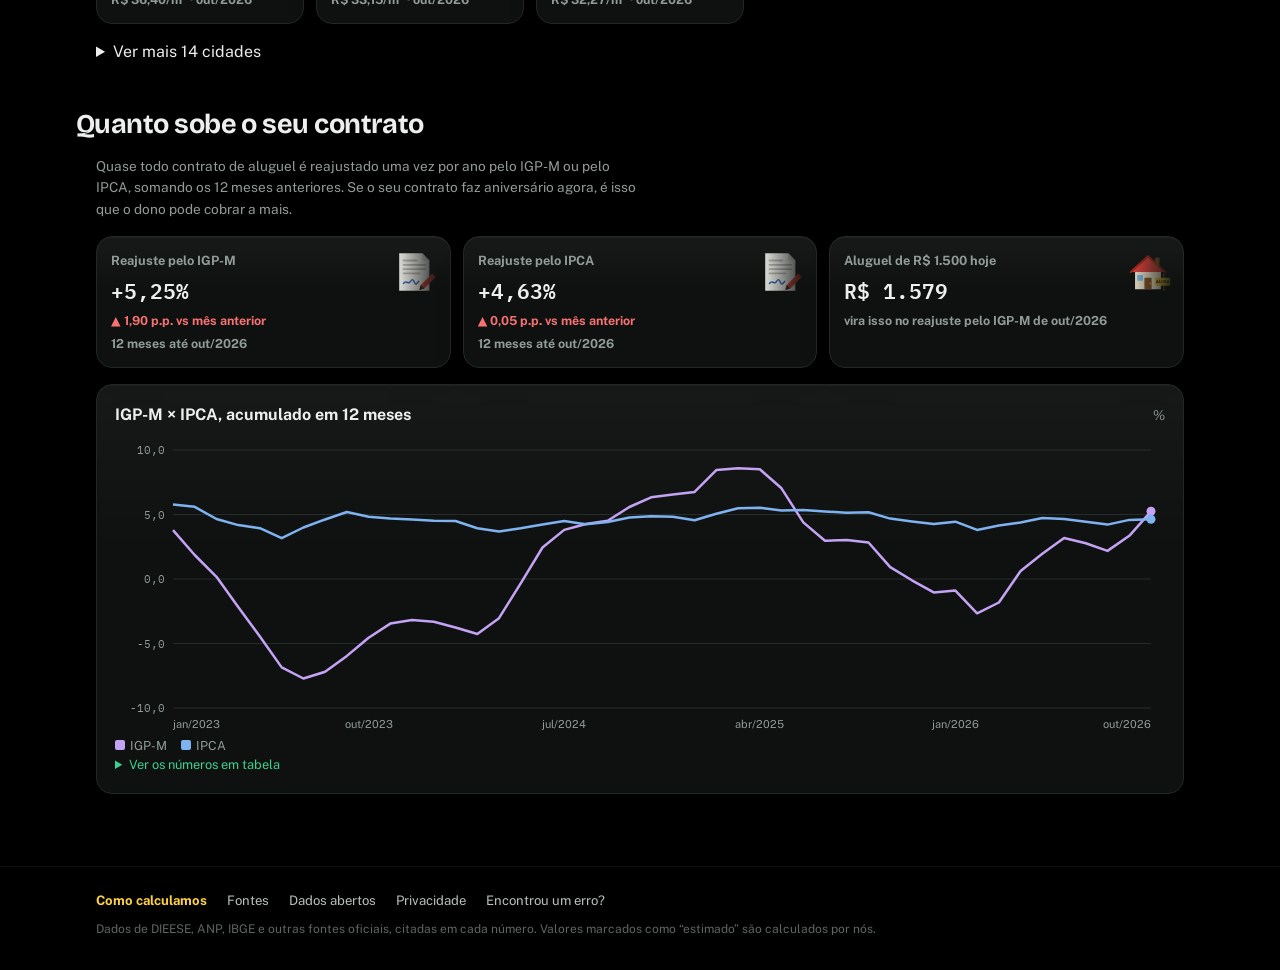
==== commit 7291554b: "Volta os desenhos nos cartões, agora ilustrações coloridas 19 ilustrações próprias em SVG (assets/de" ====
--- a/aluguel.html
+++ b/aluguel.html
@@ -8,8 +8,8 @@
 <meta name="theme-color" content="#000000">
 <link rel="preconnect" href="https://fonts.googleapis.com">
 <link rel="stylesheet" href="https://fonts.googleapis.com/css2?family=Bricolage+Grotesque:opsz,wght@12..96,700;12..96,800&family=Public+Sans:wght@400;600;700&family=IBM+Plex+Mono:wght@500;600&display=swap">
-<link rel="stylesheet" href="assets/estilo.css?v=20261118-fotos">
-<script src="assets/app.js?v=20261118-fotos" defer></script>
+<link rel="stylesheet" href="assets/estilo.css?v=20261118-desenhos">
+<script src="assets/app.js?v=20261118-desenhos" defer></script>
 </head>
 <body>
 <main class="wrap">
--- a/assets/estilo.css
+++ b/assets/estilo.css
@@ -506,17 +506,18 @@
   .topo .cota .d.vd .vp { min-width: 0; border-left: 0; padding-left: 0; }
 }
 
-/* Foto no canto de cada cartão: some da esquerda para a direita e fica atrás do conteúdo */
+/* Desenho no canto de cada cartão: some da esquerda para a direita e fica atrás do conteúdo */
 .card, .la-card { position: relative; isolation: isolate; }
-.ico-card { position: absolute; top: 0; right: 0; width: 120px; height: 120px; z-index: 0; pointer-events: none; opacity: .6; border-top-right-radius: inherit; overflow: hidden;
-  -webkit-mask-image: radial-gradient(120% 120% at 100% 0%, #000 25%, rgba(0,0,0,.5) 55%, transparent 80%); mask-image: radial-gradient(120% 120% at 100% 0%, #000 25%, rgba(0,0,0,.5) 55%, transparent 80%); }
-.ico-card img { width: 100%; height: 100%; object-fit: cover; display: block; }
+.ico-card { position: absolute; top: 12px; right: 12px; width: 68px; height: 68px; z-index: 0; pointer-events: none; opacity: .85;
+  -webkit-mask-image: linear-gradient(to right, #000 20%, rgba(0,0,0,.15) 100%); mask-image: linear-gradient(to right, #000 20%, rgba(0,0,0,.15) 100%); }
+.ico-card img { width: 100%; height: 100%; display: block; }
 :where(.card, .la-card) > :where(:not(.ico-card)) { position: relative; z-index: 1; }
-.painel .card.destaque .ico-card { width: 150px; height: 150px; }
-.la-card .ico-card { width: 120px; height: 120px; opacity: .6; }
-.la-card #bolso { padding-right: 60px; }
-.m-card .ico-card { width: 84px; height: 84px; opacity: .7; }
-.m-card .topo-c { padding-right: 34px; }
-.cards > .card .ico-card { width: 80px; height: 80px; opacity: .5; }
-.cards > .card .t { padding-right: 46px; }
-@media (max-width: 640px) { .ico-card { width: 96px; height: 96px; } .painel .card.destaque .ico-card { width: 110px; height: 110px; } .cards > .card .ico-card { width: 64px; height: 64px; } }
+.painel .card.destaque .ico-card { width: 80px; height: 80px; }
+.la-card .ico-card { width: 52px; height: 52px; }
+.la-card #bolso { padding-right: 52px; }
+.m-card .ico-card { width: 32px; height: 32px; top: 10px; right: 10px; }
+.m-card .topo-c { padding-right: 36px; }
+.cards > .card .ico-card { width: 46px; height: 46px; }
+.cards > .card .t { padding-right: 44px; }
+@media (max-width: 640px) { .ico-card { width: 50px; height: 50px; top: 10px; right: 10px; } .painel .card.destaque .ico-card { width: 56px; height: 56px; } }
+.painel .card > .t { padding-right: 60px; }
